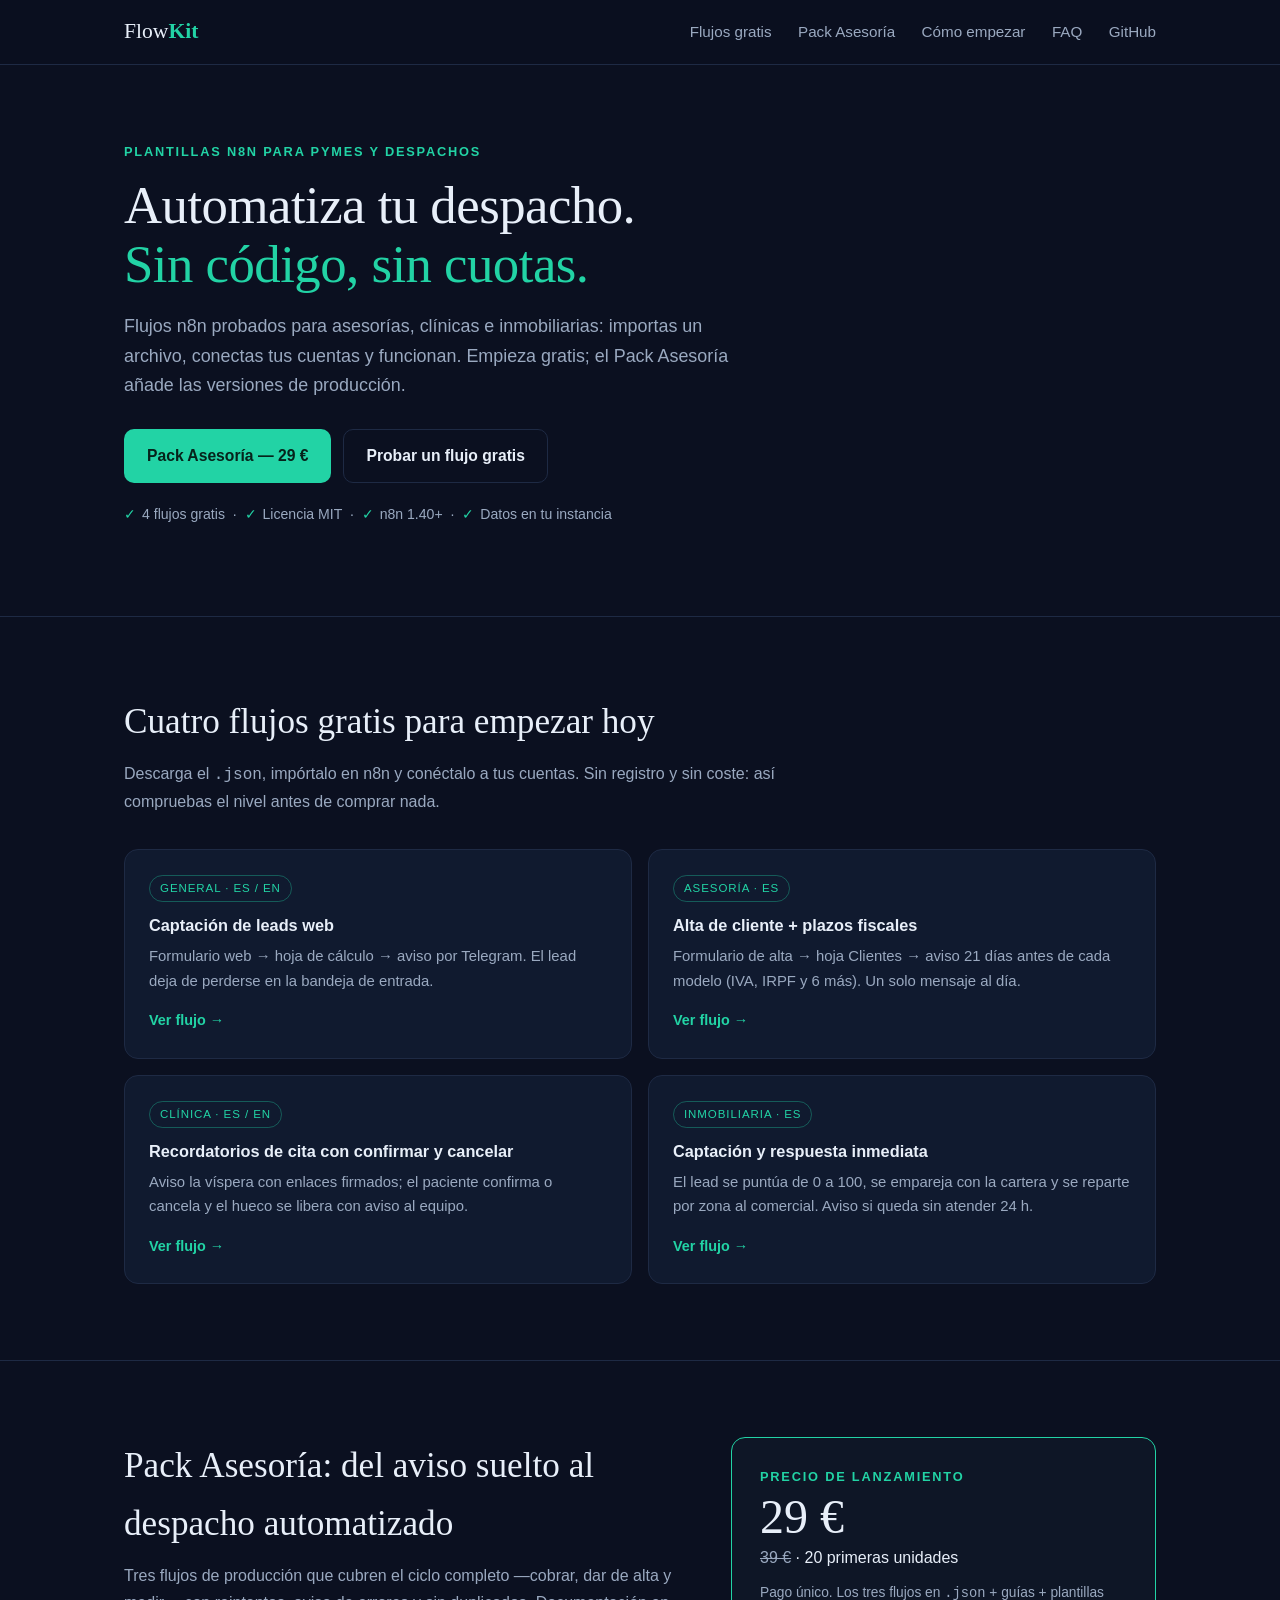
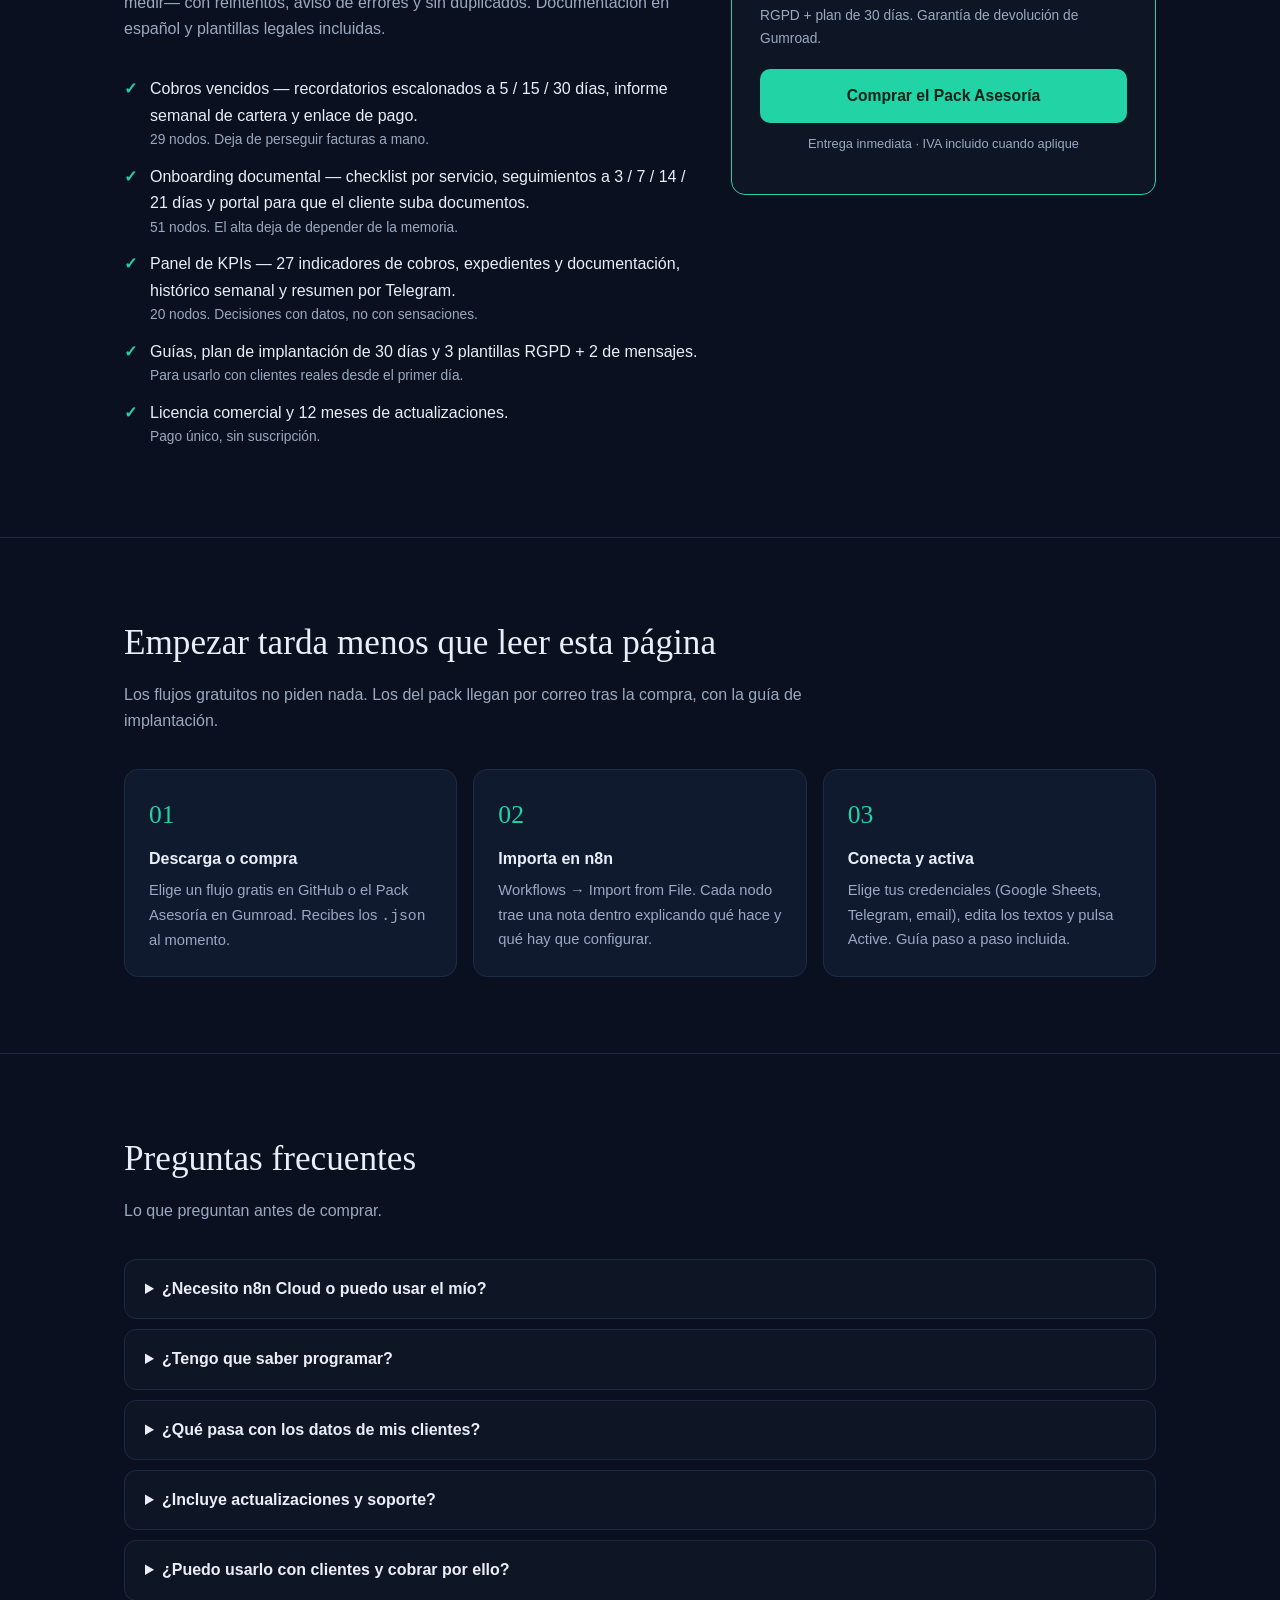
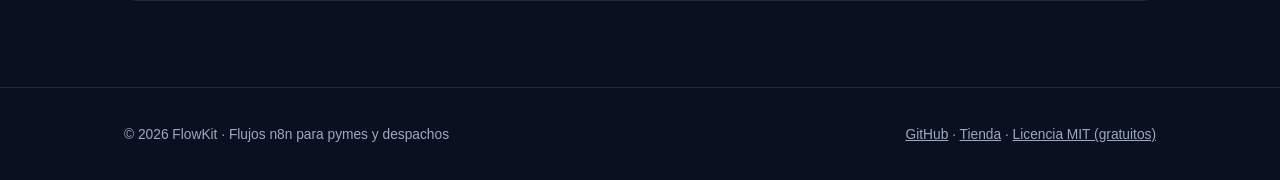
==== docs/index.html @ f706c390 "FlowKit: hub publico en GitHub Pages (flujos gratis, Pack Asesoria y FAQ)" ====
<!DOCTYPE html>
<html lang="es">
<head>
<meta charset="utf-8">
<meta name="viewport" content="width=device-width, initial-scale=1">
<title>FlowKit — Automatiza tu asesoría, clínica o inmobiliaria con n8n</title>
<meta name="description" content="Flujos n8n listos para importar: captación de leads, recordatorios de cita, plazos fiscales y cobros. Empieza gratis; Pack Asesoría con cobros vencidos, onboarding documental y KPIs por 29 € (pago único).">
<link rel="canonical" href="https://mrnpvn.github.io/flowkit/">
<meta property="og:type" content="website">
<meta property="og:title" content="FlowKit — Automatiza tu despacho con n8n, sin código">
<meta property="og:description" content="4 flujos n8n gratis + Pack Asesoría: cobros vencidos, onboarding documental y panel de KPIs. 29 € pago único.">
<meta property="og:image" content="https://mrnpvn.github.io/flowkit/assets/pack-asesoria-wide.png">
<meta property="og:url" content="https://mrnpvn.github.io/flowkit/">
<meta name="twitter:card" content="summary_large_image">
<style>
  :root{
    --bg:#0B1020; --panel:#101A2F; --panel2:#0E1626; --line:#1E2A44;
    --ink:#E8EFF9; --muted:#9AA9C0; --teal:#22D3A5; --teal-dark:#0F9D7A;
    --radius:14px; --max:1080px;
  }
  *{box-sizing:border-box}
  html{scroll-behavior:smooth}
  body{margin:0;background:var(--bg);color:var(--ink);font:16px/1.65 -apple-system,BlinkMacSystemFont,"Segoe UI",Roboto,Arial,sans-serif;-webkit-font-smoothing:antialiased}
  a{color:var(--teal);text-decoration:none}
  a:hover{text-decoration:underline}
  .wrap{max-width:var(--max);margin:0 auto;padding:0 24px}
  header{border-bottom:1px solid var(--line);background:rgba(11,16,32,.92);position:sticky;top:0;z-index:10;backdrop-filter:blur(6px)}
  header .wrap{display:flex;align-items:center;justify-content:space-between;height:64px}
  .brand{font-family:Georgia,"Times New Roman",serif;font-size:1.35rem;color:var(--ink)}
  .brand b{color:var(--teal);font-weight:700}
  nav a{color:var(--muted);margin-left:22px;font-size:.95rem}
  nav a:hover{color:var(--ink);text-decoration:none}
  @media(max-width:720px){nav{display:none}}
  section{padding:76px 0;border-bottom:1px solid var(--line)}
  .kicker{color:var(--teal);font-size:.8rem;letter-spacing:.14em;text-transform:uppercase;font-weight:700;margin:0 0 14px}
  h1{font-family:Georgia,"Times New Roman",serif;font-weight:400;font-size:clamp(2.1rem,5vw,3.3rem);line-height:1.12;margin:0 0 18px;letter-spacing:-.01em}
  h1 em{color:var(--teal);font-style:normal}
  .lead{font-size:1.12rem;color:var(--muted);max-width:640px;margin:0 0 28px}
  .cta{display:flex;gap:12px;flex-wrap:wrap;align-items:center}
  .btn{display:inline-block;padding:13px 22px;border-radius:10px;font-weight:600;font-size:.98rem;border:1px solid transparent}
  .btn.primary{background:var(--teal);color:#06231B}
  .btn.primary:hover{background:#1FC197;text-decoration:none}
  .btn.ghost{border-color:var(--line);color:var(--ink)}
  .btn.ghost:hover{border-color:var(--teal);text-decoration:none}
  .trust{margin-top:20px;color:var(--muted);font-size:.88rem}
  .trust span{white-space:nowrap}
  .trust i{color:var(--teal);font-style:normal;margin-right:6px}
  h2{font-family:Georgia,"Times New Roman",serif;font-weight:400;font-size:clamp(1.6rem,3.2vw,2.2rem);margin:0 0 10px}
  .sub{color:var(--muted);max-width:680px;margin:0 0 34px}
  .grid{display:grid;gap:16px;grid-template-columns:repeat(2,minmax(0,1fr))}
  @media(max-width:760px){.grid{grid-template-columns:1fr}}
  .card{background:var(--panel);border:1px solid var(--line);border-radius:var(--radius);padding:24px}
  .card h3{margin:0 0 8px;font-size:1.02rem;line-height:1.35}
  .card p{margin:0 0 14px;color:var(--muted);font-size:.93rem}
  .card .tag{display:inline-block;font-size:.72rem;letter-spacing:.08em;text-transform:uppercase;color:var(--teal);border:1px solid rgba(34,211,165,.35);border-radius:999px;padding:3px 10px;margin-bottom:12px}
  .card .go{font-size:.9rem;font-weight:600}
  .pack{display:grid;grid-template-columns:1.15fr .85fr;gap:32px;align-items:start}
  @media(max-width:860px){.pack{grid-template-columns:1fr}}
  ul.check{list-style:none;padding:0;margin:0}
  ul.check li{position:relative;padding-left:26px;margin-bottom:12px;color:var(--ink)}
  ul.check li:before{content:"✓";position:absolute;left:0;top:0;color:var(--teal);font-weight:700}
  ul.check li small{display:block;color:var(--muted);font-size:.86rem}
  .price{background:var(--panel2);border:1px solid var(--teal);border-radius:var(--radius);padding:28px;position:sticky;top:88px}
  .price .now{font-family:Georgia,serif;font-size:3rem;line-height:1;color:var(--ink);margin:6px 0 4px}
  .price .before{color:var(--muted);text-decoration:line-through;font-size:1rem}
  .price .note{color:var(--muted);font-size:.86rem;margin:10px 0 18px}
  .price .btn{width:100%;text-align:center}
  .price .mini{font-size:.8rem;color:var(--muted);text-align:center;margin-top:10px}
  .steps{display:grid;grid-template-columns:repeat(3,1fr);gap:16px;counter-reset:s}
  @media(max-width:760px){.steps{grid-template-columns:1fr}}
  .step{background:var(--panel);border:1px solid var(--line);border-radius:var(--radius);padding:24px}
  .step:before{counter-increment:s;content:"0" counter(s);display:block;font-family:Georgia,serif;font-size:1.6rem;color:var(--teal);margin-bottom:10px}
  .step h3{margin:0 0 6px;font-size:1rem}
  .step p{margin:0;color:var(--muted);font-size:.92rem}
  details{border:1px solid var(--line);border-radius:12px;padding:16px 20px;margin-bottom:10px;background:var(--panel2)}
  details summary{cursor:pointer;font-weight:600}
  details p{margin:10px 0 0;color:var(--muted);font-size:.94rem}
  footer{padding:36px 0;color:var(--muted);font-size:.86rem}
  footer .wrap{display:flex;gap:18px;flex-wrap:wrap;justify-content:space-between}
  footer a{color:var(--muted);text-decoration:underline}
</style>
<script type="application/ld+json">
{
  "@context": "https://schema.org",
  "@type": "Product",
  "name": "FlowKit — Pack Asesoría",
  "description": "3 automatizaciones n8n para asesorías: cobros vencidos, onboarding documental y panel de KPIs. Incluye guías, plan de 30 días y plantillas RGPD.",
  "brand": {"@type": "Brand", "name": "FlowKit"},
  "image": "https://mrnpvn.github.io/flowkit/assets/pack-asesoria-wide.png",
  "url": "https://mrnpvn.gumroad.com/l/flowkit-pack-asesoria",
  "offers": {"@type": "Offer", "price": "29", "priceCurrency": "EUR", "availability": "https://schema.org/InStock", "url": "https://mrnpvn.gumroad.com/l/flowkit-pack-asesoria"}
}
</script>
</head>
<body>

<header>
  <div class="wrap">
    <a class="brand" href="#">Flow<b>Kit</b></a>
    <nav>
      <a href="#gratis">Flujos gratis</a>
      <a href="#pack">Pack Asesoría</a>
      <a href="#empezar">Cómo empezar</a>
      <a href="#faq">FAQ</a>
      <a href="https://github.com/mrnpvn/flowkit" target="_blank" rel="noopener">GitHub</a>
    </nav>
  </div>
</header>

<section>
  <div class="wrap">
    <p class="kicker">Plantillas n8n para pymes y despachos</p>
    <h1>Automatiza tu despacho.<br><em>Sin código, sin cuotas.</em></h1>
    <p class="lead">Flujos n8n probados para asesorías, clínicas e inmobiliarias: importas un archivo, conectas tus cuentas y funcionan. Empieza gratis; el Pack Asesoría añade las versiones de producción.</p>
    <div class="cta">
      <a class="btn primary" href="https://mrnpvn.gumroad.com/l/flowkit-pack-asesoria">Pack Asesoría — 29 €</a>
      <a class="btn ghost" href="#gratis">Probar un flujo gratis</a>
    </div>
    <p class="trust"><span><i>✓</i>4 flujos gratis</span> &nbsp;·&nbsp; <span><i>✓</i>Licencia MIT</span> &nbsp;·&nbsp; <span><i>✓</i>n8n 1.40+</span> &nbsp;·&nbsp; <span><i>✓</i>Datos en tu instancia</span></p>
  </div>
</section>

<section id="gratis">
  <div class="wrap">
    <h2>Cuatro flujos gratis para empezar hoy</h2>
    <p class="sub">Descarga el <code>.json</code>, impórtalo en n8n y conéctalo a tus cuentas. Sin registro y sin coste: así compruebas el nivel antes de comprar nada.</p>
    <div class="grid">
      <article class="card">
        <span class="tag">General · ES / EN</span>
        <h3>Captación de leads web</h3>
        <p>Formulario web → hoja de cálculo → aviso por Telegram. El lead deja de perderse en la bandeja de entrada.</p>
        <a class="go" href="https://github.com/mrnpvn/flowkit/tree/main/workflows/general" target="_blank" rel="noopener">Ver flujo →</a>
      </article>
      <article class="card">
        <span class="tag">Asesoría · ES</span>
        <h3>Alta de cliente + plazos fiscales</h3>
        <p>Formulario de alta → hoja Clientes → aviso 21 días antes de cada modelo (IVA, IRPF y 6 más). Un solo mensaje al día.</p>
        <a class="go" href="https://github.com/mrnpvn/flowkit/blob/main/workflows/asesoria/alta-cliente-plazos.json" target="_blank" rel="noopener">Ver flujo →</a>
      </article>
      <article class="card">
        <span class="tag">Clínica · ES / EN</span>
        <h3>Recordatorios de cita con confirmar y cancelar</h3>
        <p>Aviso la víspera con enlaces firmados; el paciente confirma o cancela y el hueco se libera con aviso al equipo.</p>
        <a class="go" href="https://github.com/mrnpvn/flowkit/tree/main/workflows/clinica" target="_blank" rel="noopener">Ver flujo →</a>
      </article>
      <article class="card">
        <span class="tag">Inmobiliaria · ES</span>
        <h3>Captación y respuesta inmediata</h3>
        <p>El lead se puntúa de 0 a 100, se empareja con la cartera y se reparte por zona al comercial. Aviso si queda sin atender 24 h.</p>
        <a class="go" href="https://github.com/mrnpvn/flowkit/blob/main/workflows/inmobiliaria/captacion-leads-respuesta.json" target="_blank" rel="noopener">Ver flujo →</a>
      </article>
    </div>
  </div>
</section>

<section id="pack">
  <div class="wrap pack">
    <div>
      <h2>Pack Asesoría: del aviso suelto al despacho automatizado</h2>
      <p class="sub">Tres flujos de producción que cubren el ciclo completo —cobrar, dar de alta y medir— con reintentos, aviso de errores y sin duplicados. Documentación en español y plantillas legales incluidas.</p>
      <ul class="check">
        <li>Cobros vencidos — recordatorios escalonados a 5 / 15 / 30 días, informe semanal de cartera y enlace de pago.<small>29 nodos. Deja de perseguir facturas a mano.</small></li>
        <li>Onboarding documental — checklist por servicio, seguimientos a 3 / 7 / 14 / 21 días y portal para que el cliente suba documentos.<small>51 nodos. El alta deja de depender de la memoria.</small></li>
        <li>Panel de KPIs — 27 indicadores de cobros, expedientes y documentación, histórico semanal y resumen por Telegram.<small>20 nodos. Decisiones con datos, no con sensaciones.</small></li>
        <li>Guías, plan de implantación de 30 días y 3 plantillas RGPD + 2 de mensajes.<small>Para usarlo con clientes reales desde el primer día.</small></li>
        <li>Licencia comercial y 12 meses de actualizaciones.<small>Pago único, sin suscripción.</small></li>
      </ul>
    </div>
    <aside class="price">
      <p class="kicker" style="margin-bottom:0">Precio de lanzamiento</p>
      <div class="now">29 €</div>
      <div><span class="before">39 €</span> · 20 primeras unidades</div>
      <p class="note">Pago único. Los tres flujos en <code>.json</code> + guías + plantillas RGPD + plan de 30 días. Garantía de devolución de Gumroad.</p>
      <a class="btn primary" href="https://mrnpvn.gumroad.com/l/flowkit-pack-asesoria">Comprar el Pack Asesoría</a>
      <p class="mini">Entrega inmediata · IVA incluido cuando aplique</p>
    </aside>
  </div>
</section>

<section id="empezar">
  <div class="wrap">
    <h2>Empezar tarda menos que leer esta página</h2>
    <p class="sub">Los flujos gratuitos no piden nada. Los del pack llegan por correo tras la compra, con la guía de implantación.</p>
    <div class="steps">
      <div class="step"><h3>Descarga o compra</h3><p>Elige un flujo gratis en GitHub o el Pack Asesoría en Gumroad. Recibes los <code>.json</code> al momento.</p></div>
      <div class="step"><h3>Importa en n8n</h3><p>Workflows → Import from File. Cada nodo trae una nota dentro explicando qué hace y qué hay que configurar.</p></div>
      <div class="step"><h3>Conecta y activa</h3><p>Elige tus credenciales (Google Sheets, Telegram, email), edita los textos y pulsa Active. Guía paso a paso incluida.</p></div>
    </div>
  </div>
</section>

<section id="faq">
  <div class="wrap">
    <h2>Preguntas frecuentes</h2>
    <p class="sub">Lo que preguntan antes de comprar.</p>
    <details><summary>¿Necesito n8n Cloud o puedo usar el mío?</summary><p>Los dos. Los flujos funcionan en n8n self-hosted (gratis) y en n8n Cloud, versión 1.40 o superior. Solo necesitas las cuentas de las herramientas que use cada flujo: Google Sheets, Telegram y email en los ejemplos.</p></details>
    <details><summary>¿Tengo que saber programar?</summary><p>No. Los nodos de código ya vienen escritos y probados; se editan los textos y las credenciales, nada más. Cada flujo lleva notas dentro de n8n explicando cada paso y una guía en español.</p></details>
    <details><summary>¿Qué pasa con los datos de mis clientes?</summary><p>Se quedan en tu instancia de n8n, con tus credenciales. No pasan por servidores nuestros. El pack incluye plantillas RGPD (registro de actividades, información al cliente y encargo de tratamiento) y avisos específicos para datos de salud en clínicas.</p></details>
    <details><summary>¿Incluye actualizaciones y soporte?</summary><p>El Pack Asesoría incluye 12 meses de actualizaciones de la versión 1.x sin coste. El soporte se atiende por email desde Gumroad; los flujos gratuitos, por issues en GitHub.</p></details>
    <details><summary>¿Puedo usarlo con clientes y cobrar por ello?</summary><p>Sí: la licencia del pack es comercial. Puedes implantar los flujos en los despachos de tus clientes. No se permite revender los archivos como plantillas.</p></details>
  </div>
</section>

<footer>
  <div class="wrap">
    <div>© 2026 FlowKit · Flujos n8n para pymes y despachos</div>
    <div>
      <a href="https://github.com/mrnpvn/flowkit" target="_blank" rel="noopener">GitHub</a> ·
      <a href="https://mrnpvn.gumroad.com" target="_blank" rel="noopener">Tienda</a> ·
      <a href="https://github.com/mrnpvn/flowkit/blob/main/LICENSE" target="_blank" rel="noopener">Licencia MIT (gratuitos)</a>
    </div>
  </div>
</footer>

</body>
</html>
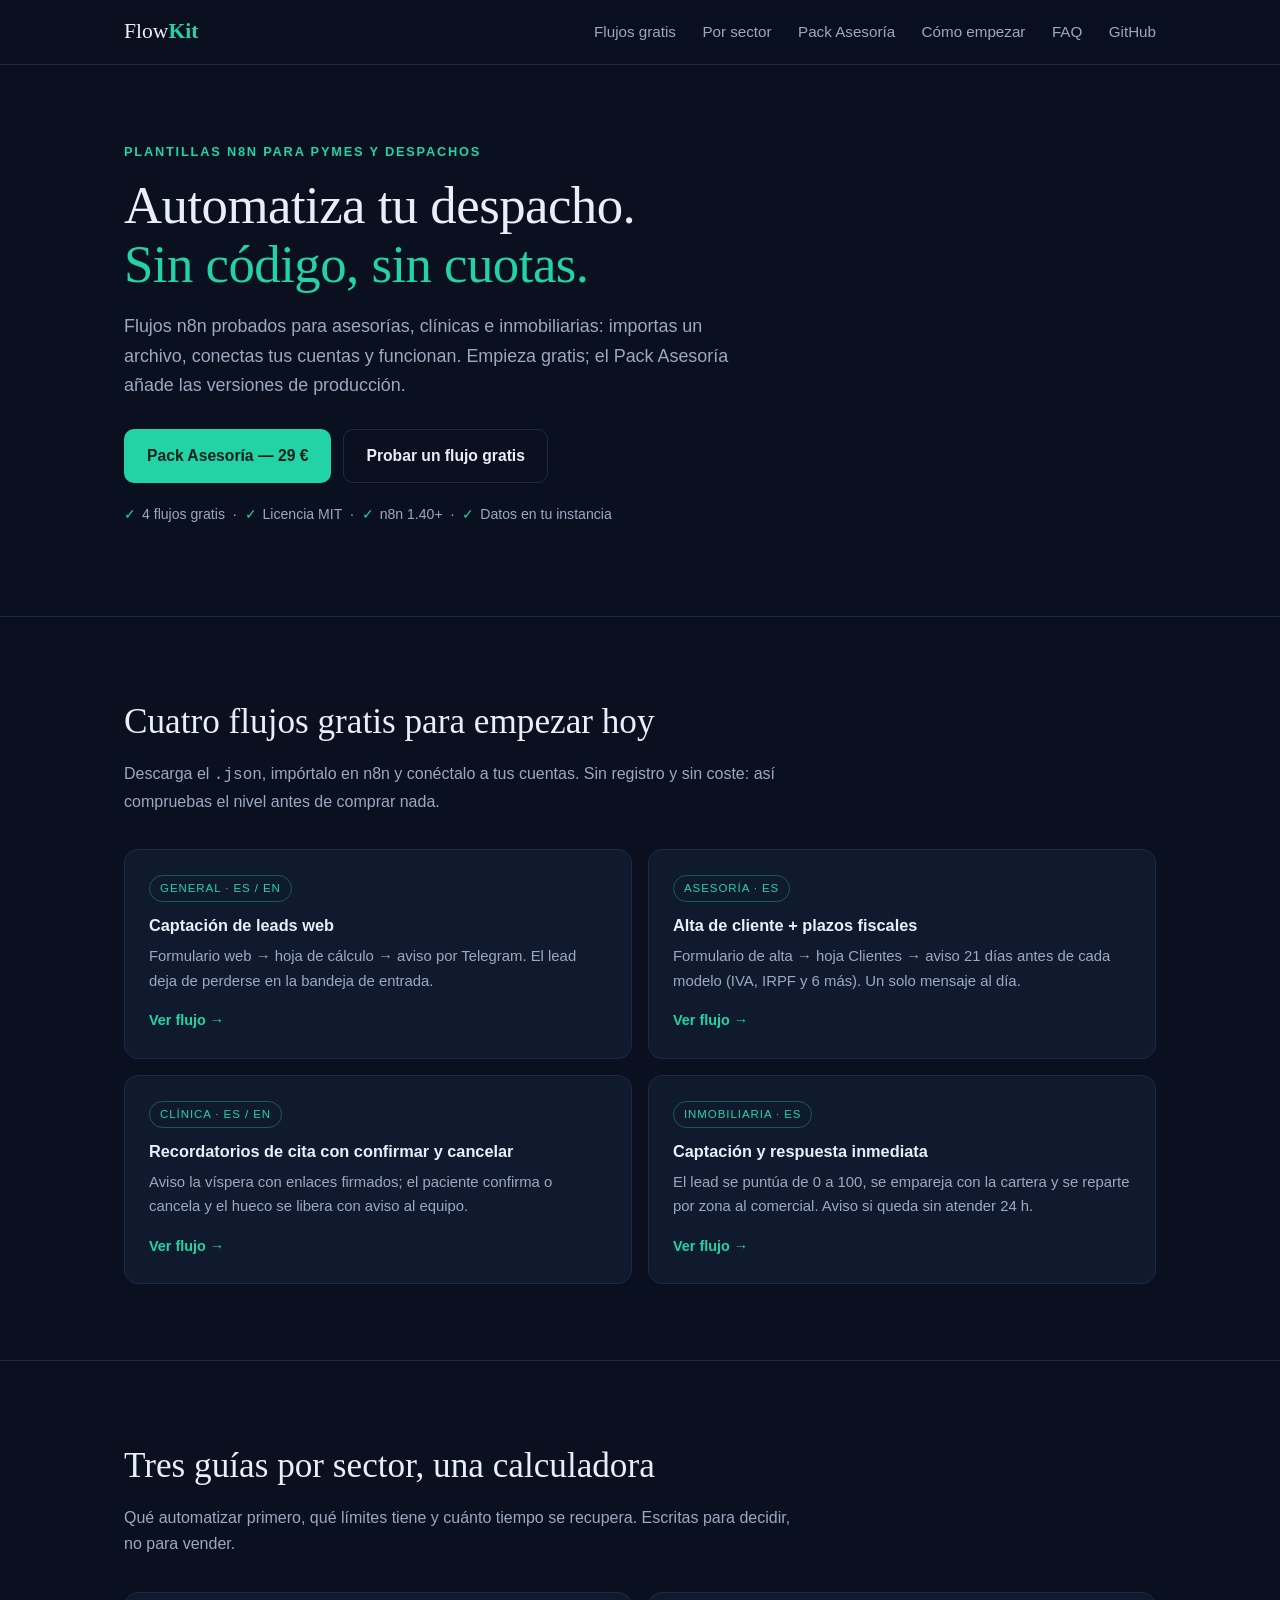
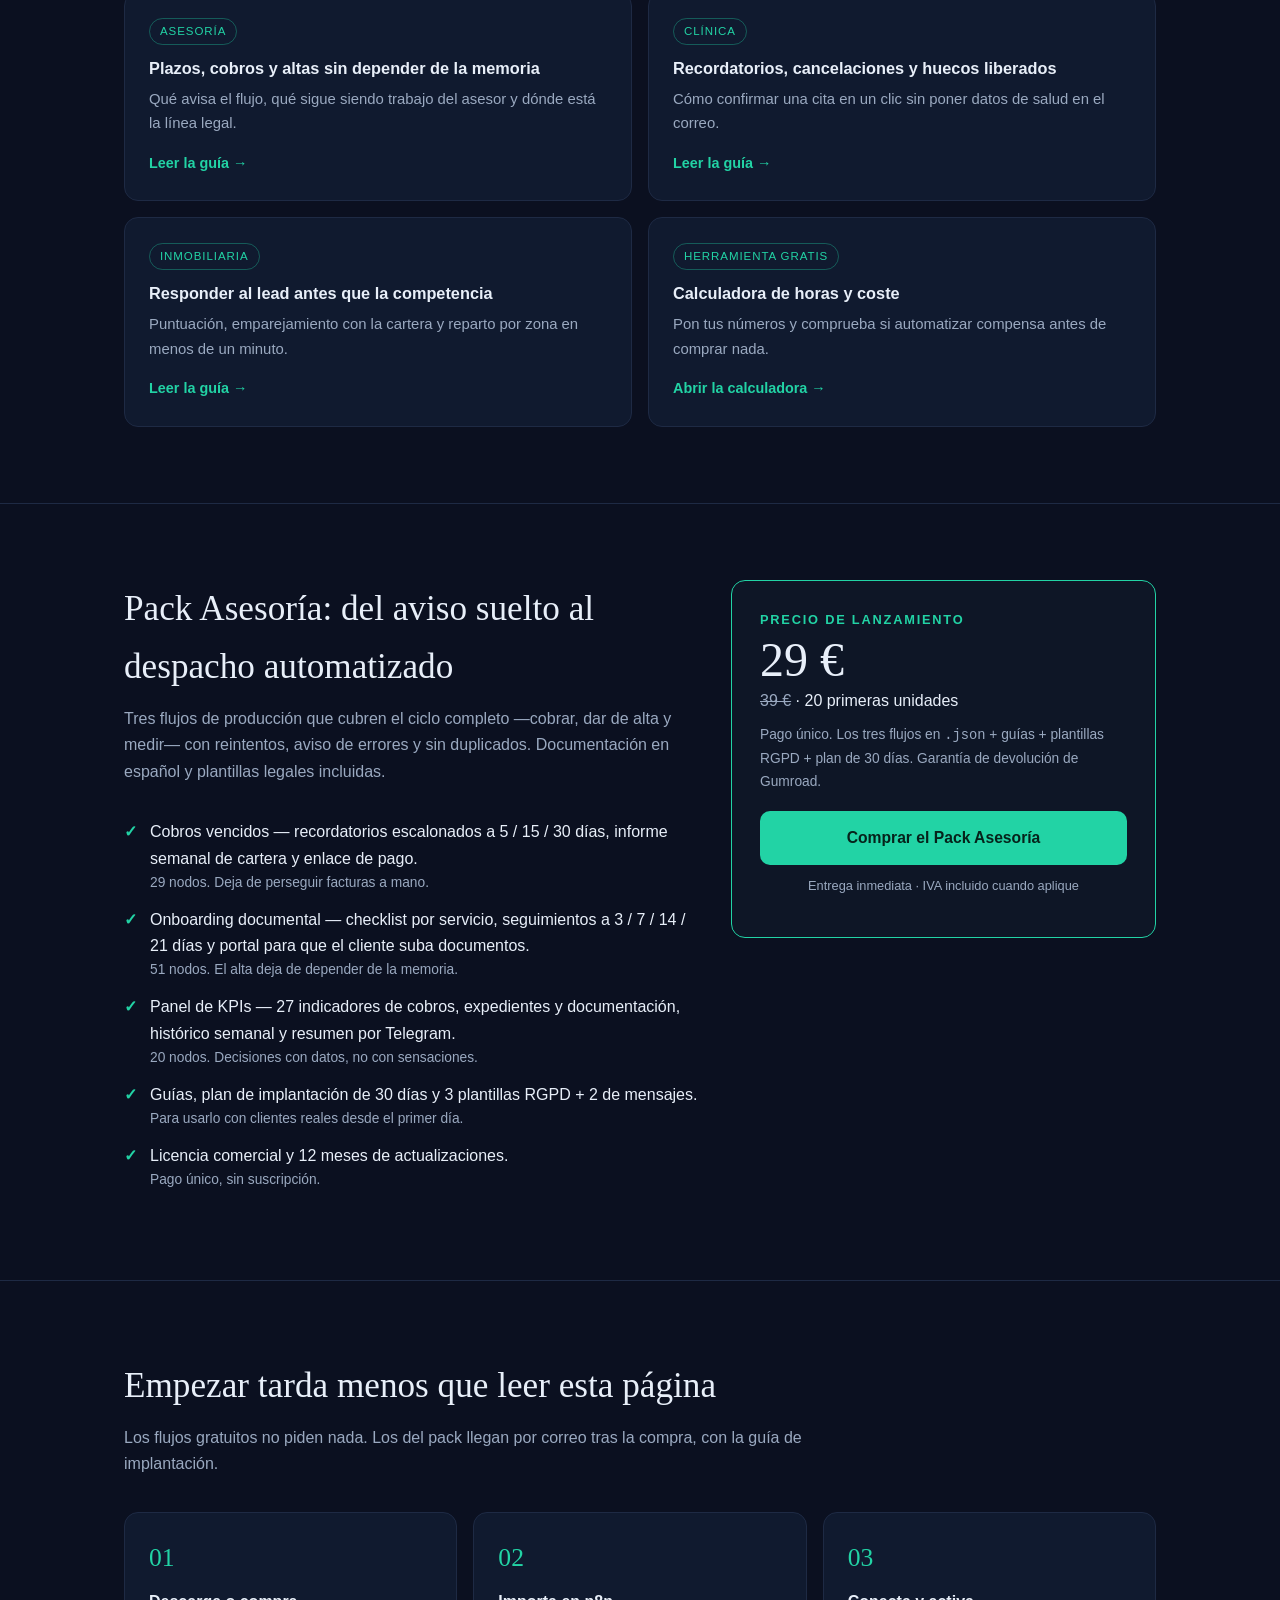
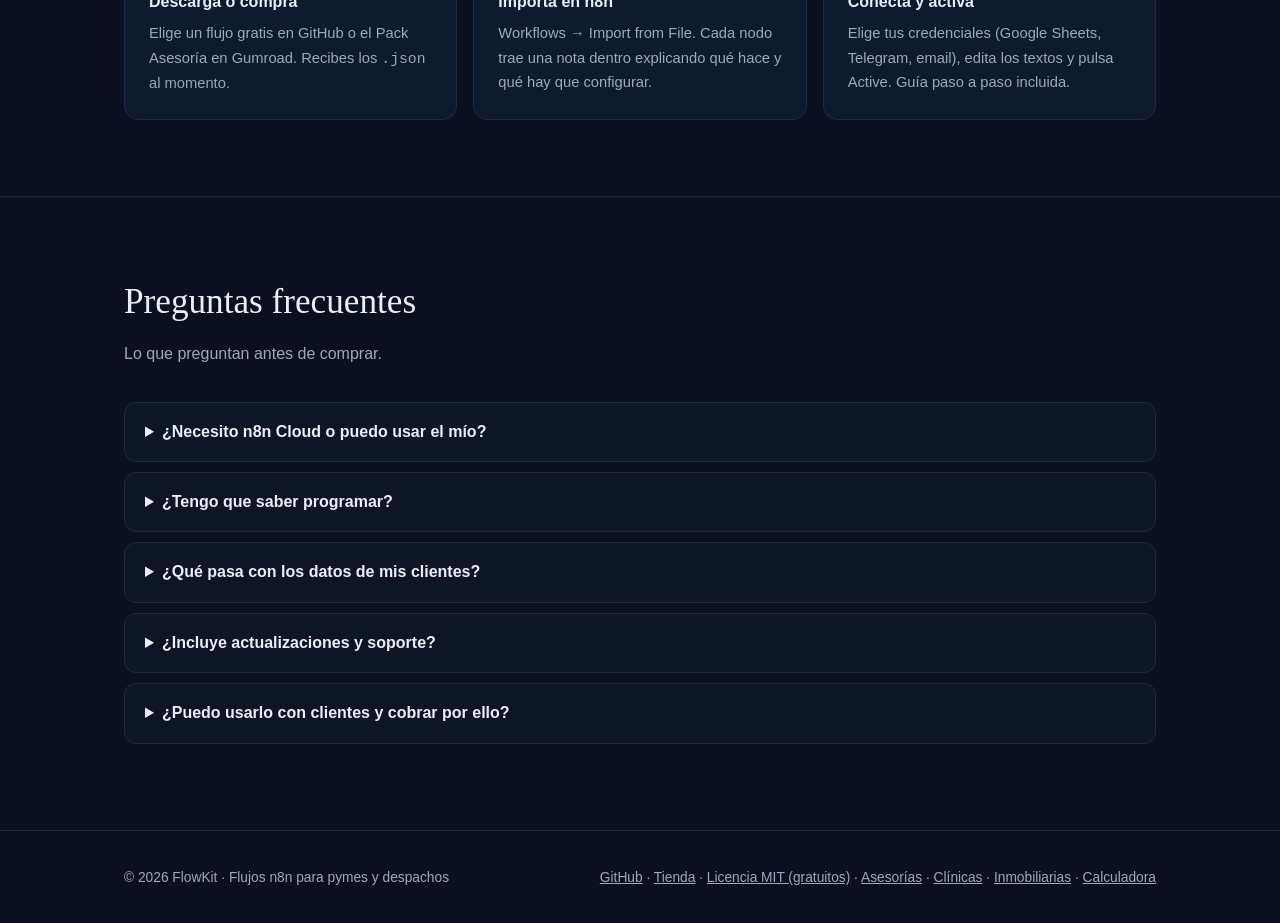
==== commit 413ca086: "FlowKit: guias SEO por sector, calculadora propia y sitemap" ====
--- a/docs/index.html
+++ b/docs/index.html
@@ -4,7 +4,7 @@
 <meta charset="utf-8">
 <meta name="viewport" content="width=device-width, initial-scale=1">
 <title>FlowKit — Automatiza tu asesoría, clínica o inmobiliaria con n8n</title>
-<meta name="description" content="Flujos n8n listos para importar: captación de leads, recordatorios de cita, plazos fiscales y cobros. Empieza gratis; Pack Asesoría con cobros vencidos, onboarding documental y KPIs por 29 € (pago único).">
+<meta name="description" content="Flujos n8n listos para importar: captación de leads, recordatorios de cita, plazos fiscales y cobros. Empieza gratis; Pack Asesoría 29 €, pago único.">
 <link rel="canonical" href="https://mrnpvn.github.io/flowkit/">
 <meta property="og:type" content="website">
 <meta property="og:title" content="FlowKit — Automatiza tu despacho con n8n, sin código">
@@ -99,6 +99,7 @@
     <a class="brand" href="#">Flow<b>Kit</b></a>
     <nav>
       <a href="#gratis">Flujos gratis</a>
+      <a href="#sectores">Por sector</a>
       <a href="#pack">Pack Asesoría</a>
       <a href="#empezar">Cómo empezar</a>
       <a href="#faq">FAQ</a>
@@ -148,6 +149,39 @@
         <h3>Captación y respuesta inmediata</h3>
         <p>El lead se puntúa de 0 a 100, se empareja con la cartera y se reparte por zona al comercial. Aviso si queda sin atender 24 h.</p>
         <a class="go" href="https://github.com/mrnpvn/flowkit/blob/main/workflows/inmobiliaria/captacion-leads-respuesta.json" target="_blank" rel="noopener">Ver flujo →</a>
+      </article>
+    </div>
+  </div>
+</section>
+
+<section id="sectores">
+  <div class="wrap">
+    <h2>Tres guías por sector, una calculadora</h2>
+    <p class="sub">Qué automatizar primero, qué límites tiene y cuánto tiempo se recupera. Escritas para decidir, no para vender.</p>
+    <div class="grid">
+      <article class="card">
+        <span class="tag">Asesoría</span>
+        <h3>Plazos, cobros y altas sin depender de la memoria</h3>
+        <p>Qué avisa el flujo, qué sigue siendo trabajo del asesor y dónde está la línea legal.</p>
+        <a class="go" href="asesoria/">Leer la guía →</a>
+      </article>
+      <article class="card">
+        <span class="tag">Clínica</span>
+        <h3>Recordatorios, cancelaciones y huecos liberados</h3>
+        <p>Cómo confirmar una cita en un clic sin poner datos de salud en el correo.</p>
+        <a class="go" href="clinica/">Leer la guía →</a>
+      </article>
+      <article class="card">
+        <span class="tag">Inmobiliaria</span>
+        <h3>Responder al lead antes que la competencia</h3>
+        <p>Puntuación, emparejamiento con la cartera y reparto por zona en menos de un minuto.</p>
+        <a class="go" href="inmobiliaria/">Leer la guía →</a>
+      </article>
+      <article class="card">
+        <span class="tag">Herramienta gratis</span>
+        <h3>Calculadora de horas y coste</h3>
+        <p>Pon tus números y comprueba si automatizar compensa antes de comprar nada.</p>
+        <a class="go" href="calculadora/">Abrir la calculadora →</a>
       </article>
     </div>
   </div>
@@ -207,7 +241,11 @@
     <div>
       <a href="https://github.com/mrnpvn/flowkit" target="_blank" rel="noopener">GitHub</a> ·
       <a href="https://mrnpvn.gumroad.com" target="_blank" rel="noopener">Tienda</a> ·
-      <a href="https://github.com/mrnpvn/flowkit/blob/main/LICENSE" target="_blank" rel="noopener">Licencia MIT (gratuitos)</a>
+      <a href="https://github.com/mrnpvn/flowkit/blob/main/LICENSE" target="_blank" rel="noopener">Licencia MIT (gratuitos)</a> ·
+      <a href="asesoria/">Asesorías</a> ·
+      <a href="clinica/">Clínicas</a> ·
+      <a href="inmobiliaria/">Inmobiliarias</a> ·
+      <a href="calculadora/">Calculadora</a>
     </div>
   </div>
 </footer>
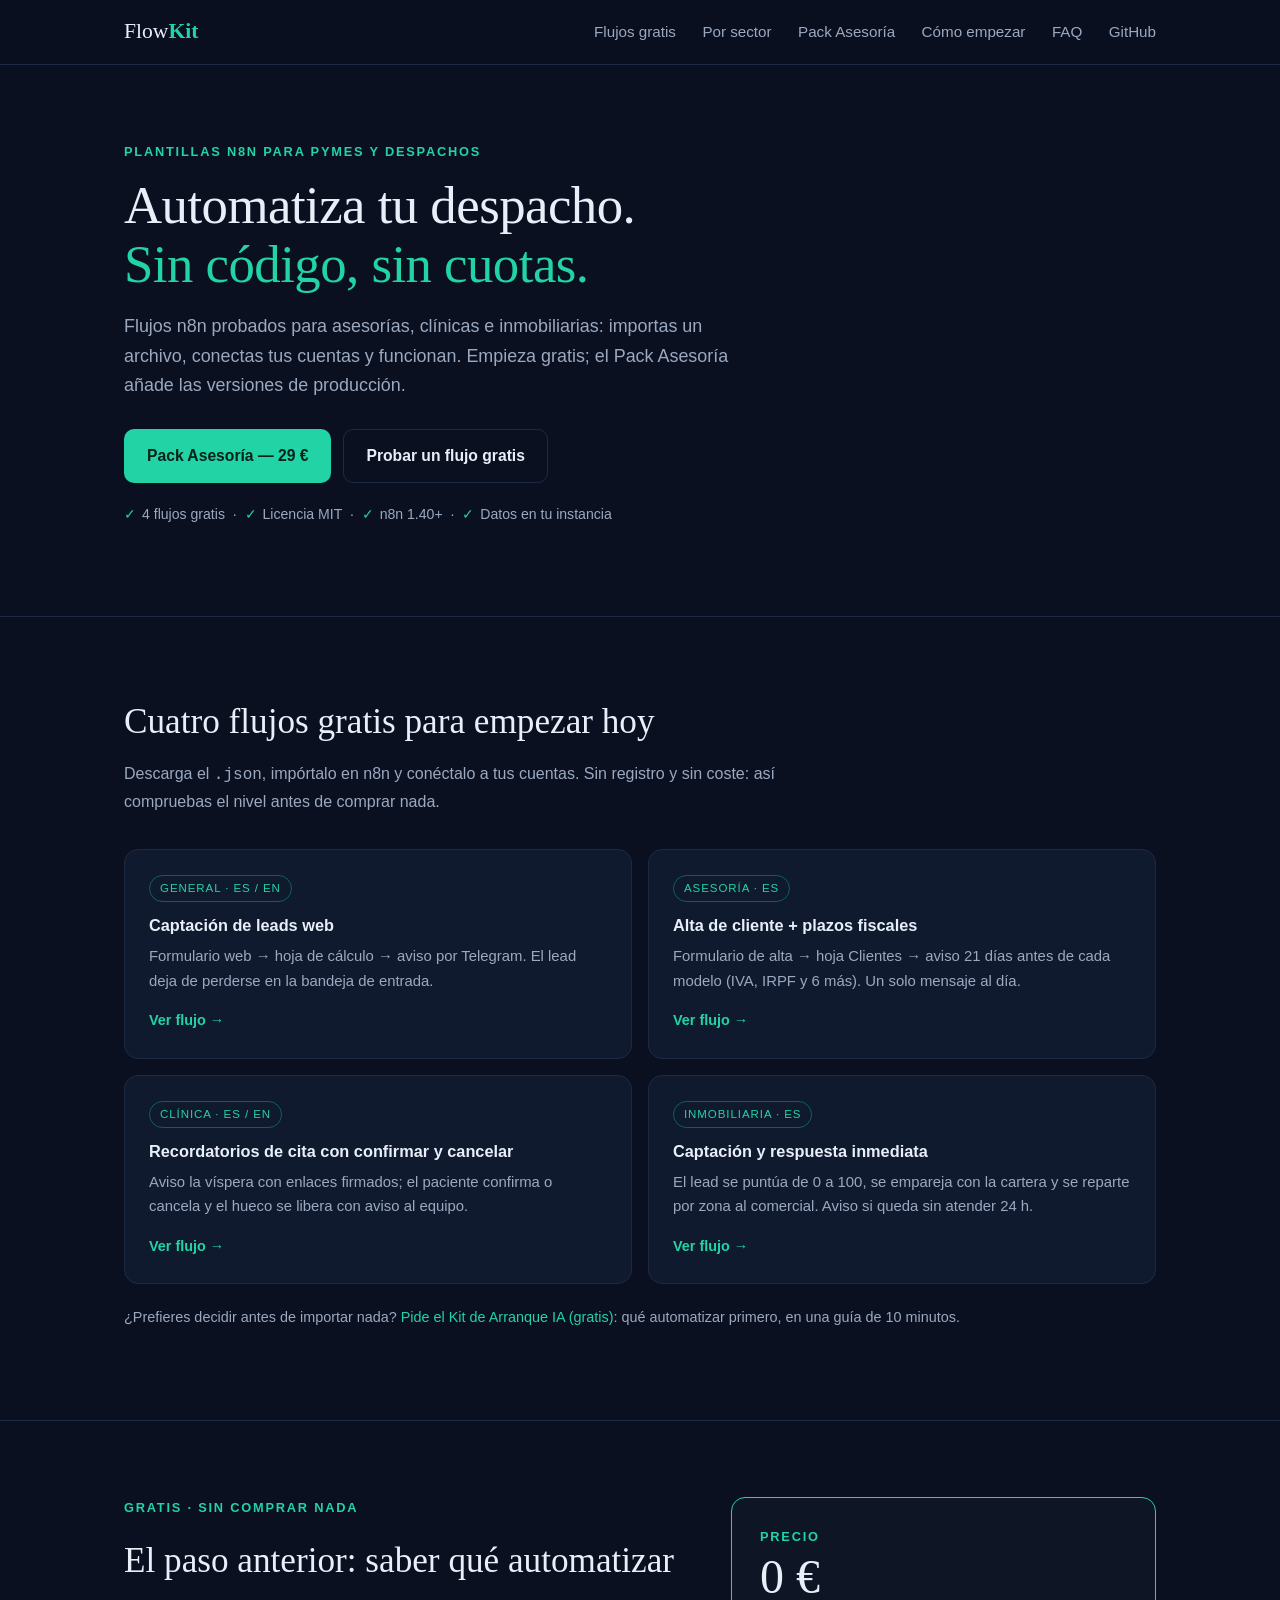
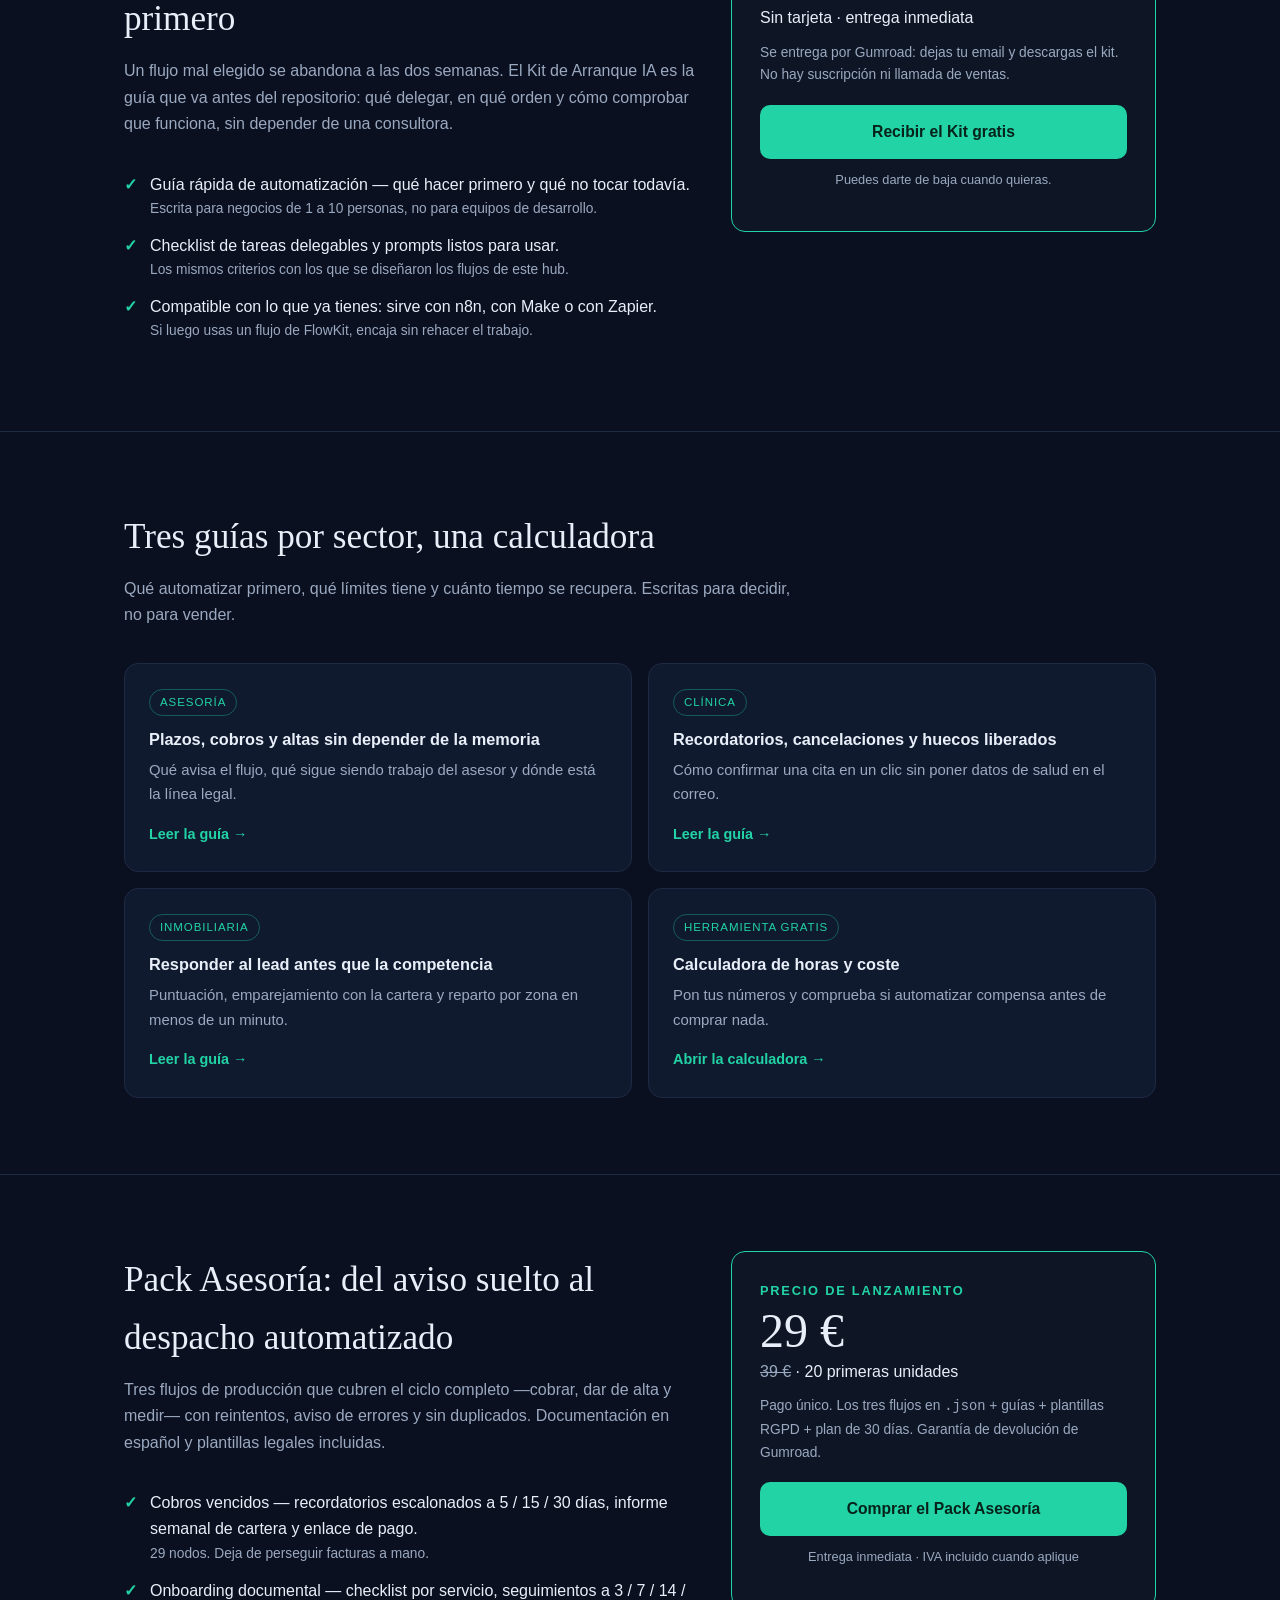
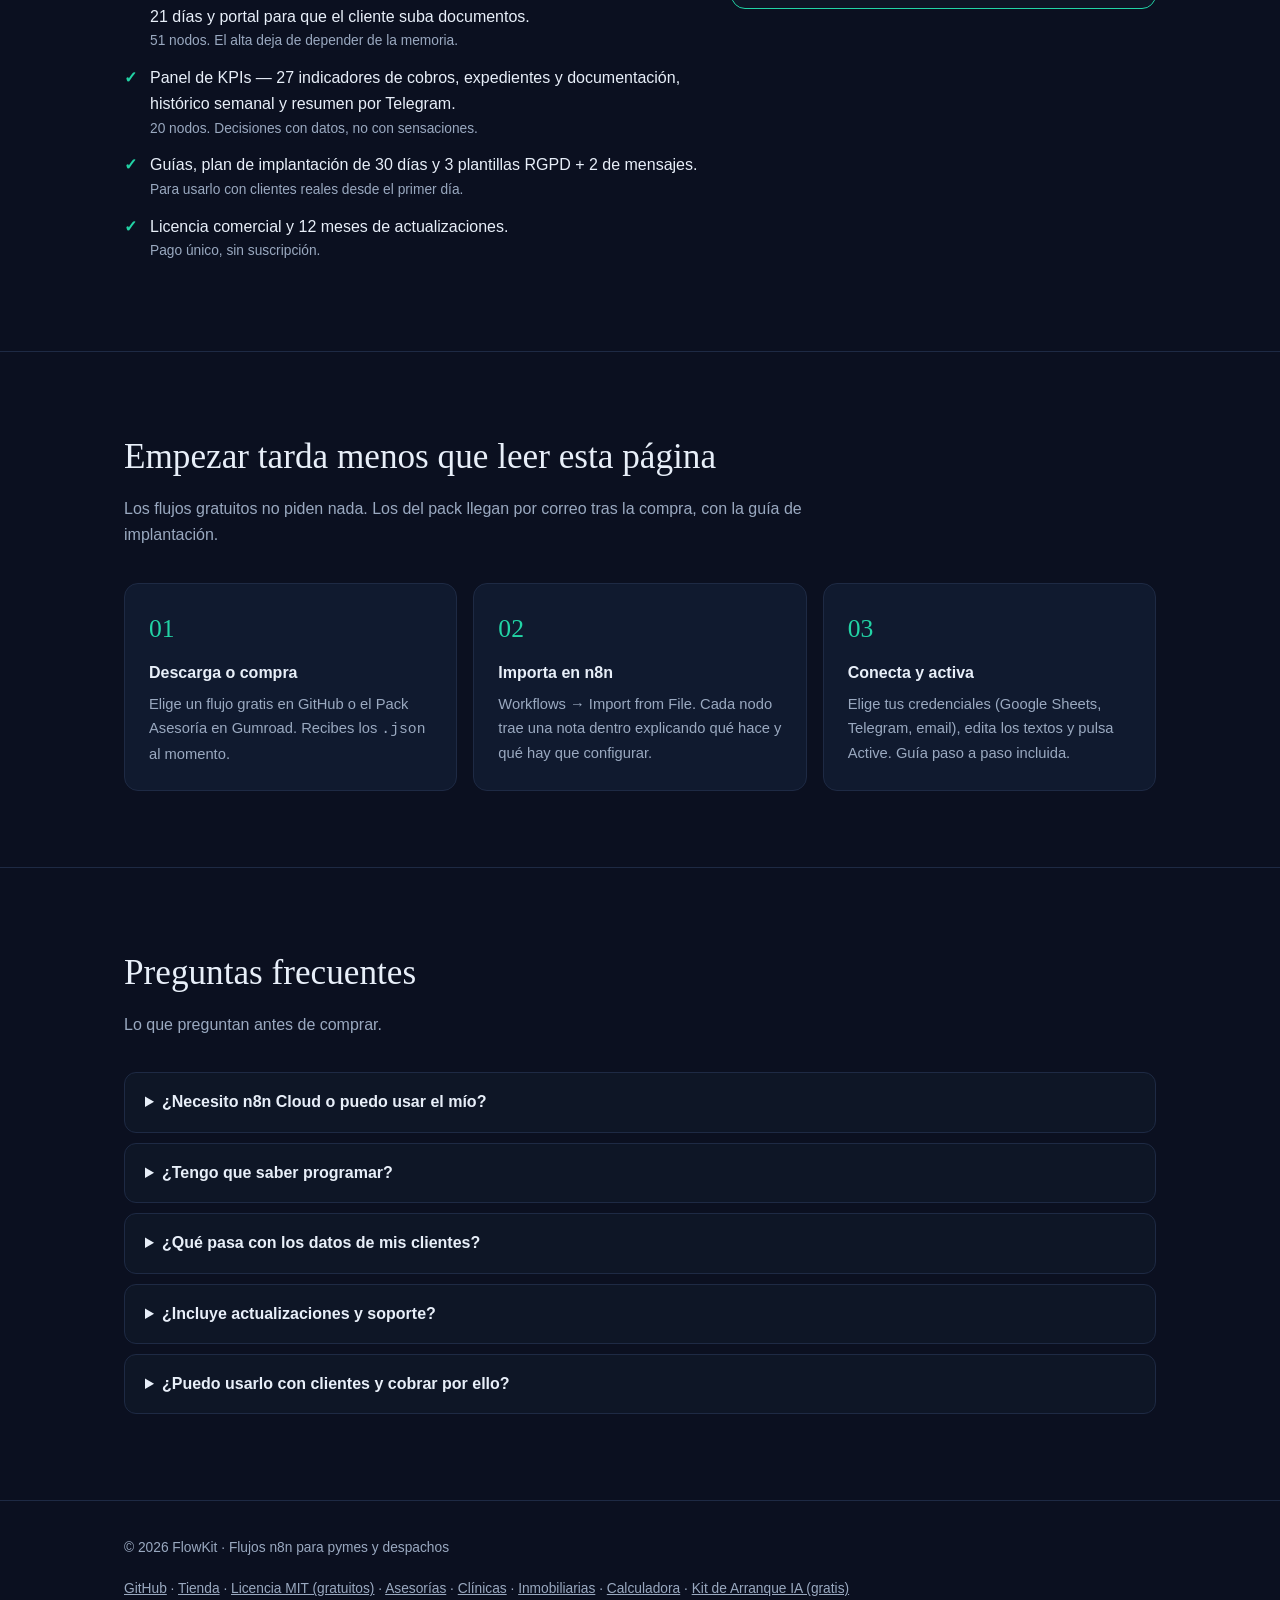
==== commit 60e62fee: "Add free Kit de Arranque IA as email-capture path on hub and sector pages" ====
--- a/docs/index.html
+++ b/docs/index.html
@@ -2,6 +2,7 @@
 <html lang="es">
 <head>
 <meta charset="utf-8">
+<meta name="google-site-verification" content="AXP5gFuDsLgPdZtmSlbEOMcu-XvQjlhEodwRoHJTwUg">
 <meta name="viewport" content="width=device-width, initial-scale=1">
 <title>FlowKit — Automatiza tu asesoría, clínica o inmobiliaria con n8n</title>
 <meta name="description" content="Flujos n8n listos para importar: captación de leads, recordatorios de cita, plazos fiscales y cobros. Empieza gratis; Pack Asesoría 29 €, pago único.">
@@ -151,6 +152,30 @@
         <a class="go" href="https://github.com/mrnpvn/flowkit/blob/main/workflows/inmobiliaria/captacion-leads-respuesta.json" target="_blank" rel="noopener">Ver flujo →</a>
       </article>
     </div>
+    <p class="note" style="margin-top:22px;color:var(--muted);font-size:.9rem">¿Prefieres decidir antes de importar nada? <a href="#kit">Pide el Kit de Arranque IA (gratis)</a>: qué automatizar primero, en una guía de 10 minutos.</p>
+  </div>
+</section>
+
+<section id="kit">
+  <div class="wrap pack">
+    <div>
+      <p class="kicker">Gratis · sin comprar nada</p>
+      <h2>El paso anterior: saber qué automatizar primero</h2>
+      <p class="sub">Un flujo mal elegido se abandona a las dos semanas. El Kit de Arranque IA es la guía que va antes del repositorio: qué delegar, en qué orden y cómo comprobar que funciona, sin depender de una consultora.</p>
+      <ul class="check">
+        <li>Guía rápida de automatización — qué hacer primero y qué no tocar todavía.<small>Escrita para negocios de 1 a 10 personas, no para equipos de desarrollo.</small></li>
+        <li>Checklist de tareas delegables y prompts listos para usar.<small>Los mismos criterios con los que se diseñaron los flujos de este hub.</small></li>
+        <li>Compatible con lo que ya tienes: sirve con n8n, con Make o con Zapier.<small>Si luego usas un flujo de FlowKit, encaja sin rehacer el trabajo.</small></li>
+      </ul>
+    </div>
+    <aside class="price">
+      <p class="kicker" style="margin-bottom:0">Precio</p>
+      <div class="now">0 €</div>
+      <div>Sin tarjeta · entrega inmediata</div>
+      <p class="note">Se entrega por Gumroad: dejas tu email y descargas el kit. No hay suscripción ni llamada de ventas.</p>
+      <a class="btn primary" href="https://mrnpvn.gumroad.com/l/kit-de-arranque-ia">Recibir el Kit gratis</a>
+      <p class="mini">Puedes darte de baja cuando quieras.</p>
+    </aside>
   </div>
 </section>
 
@@ -245,7 +270,8 @@
       <a href="asesoria/">Asesorías</a> ·
       <a href="clinica/">Clínicas</a> ·
       <a href="inmobiliaria/">Inmobiliarias</a> ·
-      <a href="calculadora/">Calculadora</a>
+      <a href="calculadora/">Calculadora</a> ·
+      <a href="https://mrnpvn.gumroad.com/l/kit-de-arranque-ia">Kit de Arranque IA (gratis)</a>
     </div>
   </div>
 </footer>
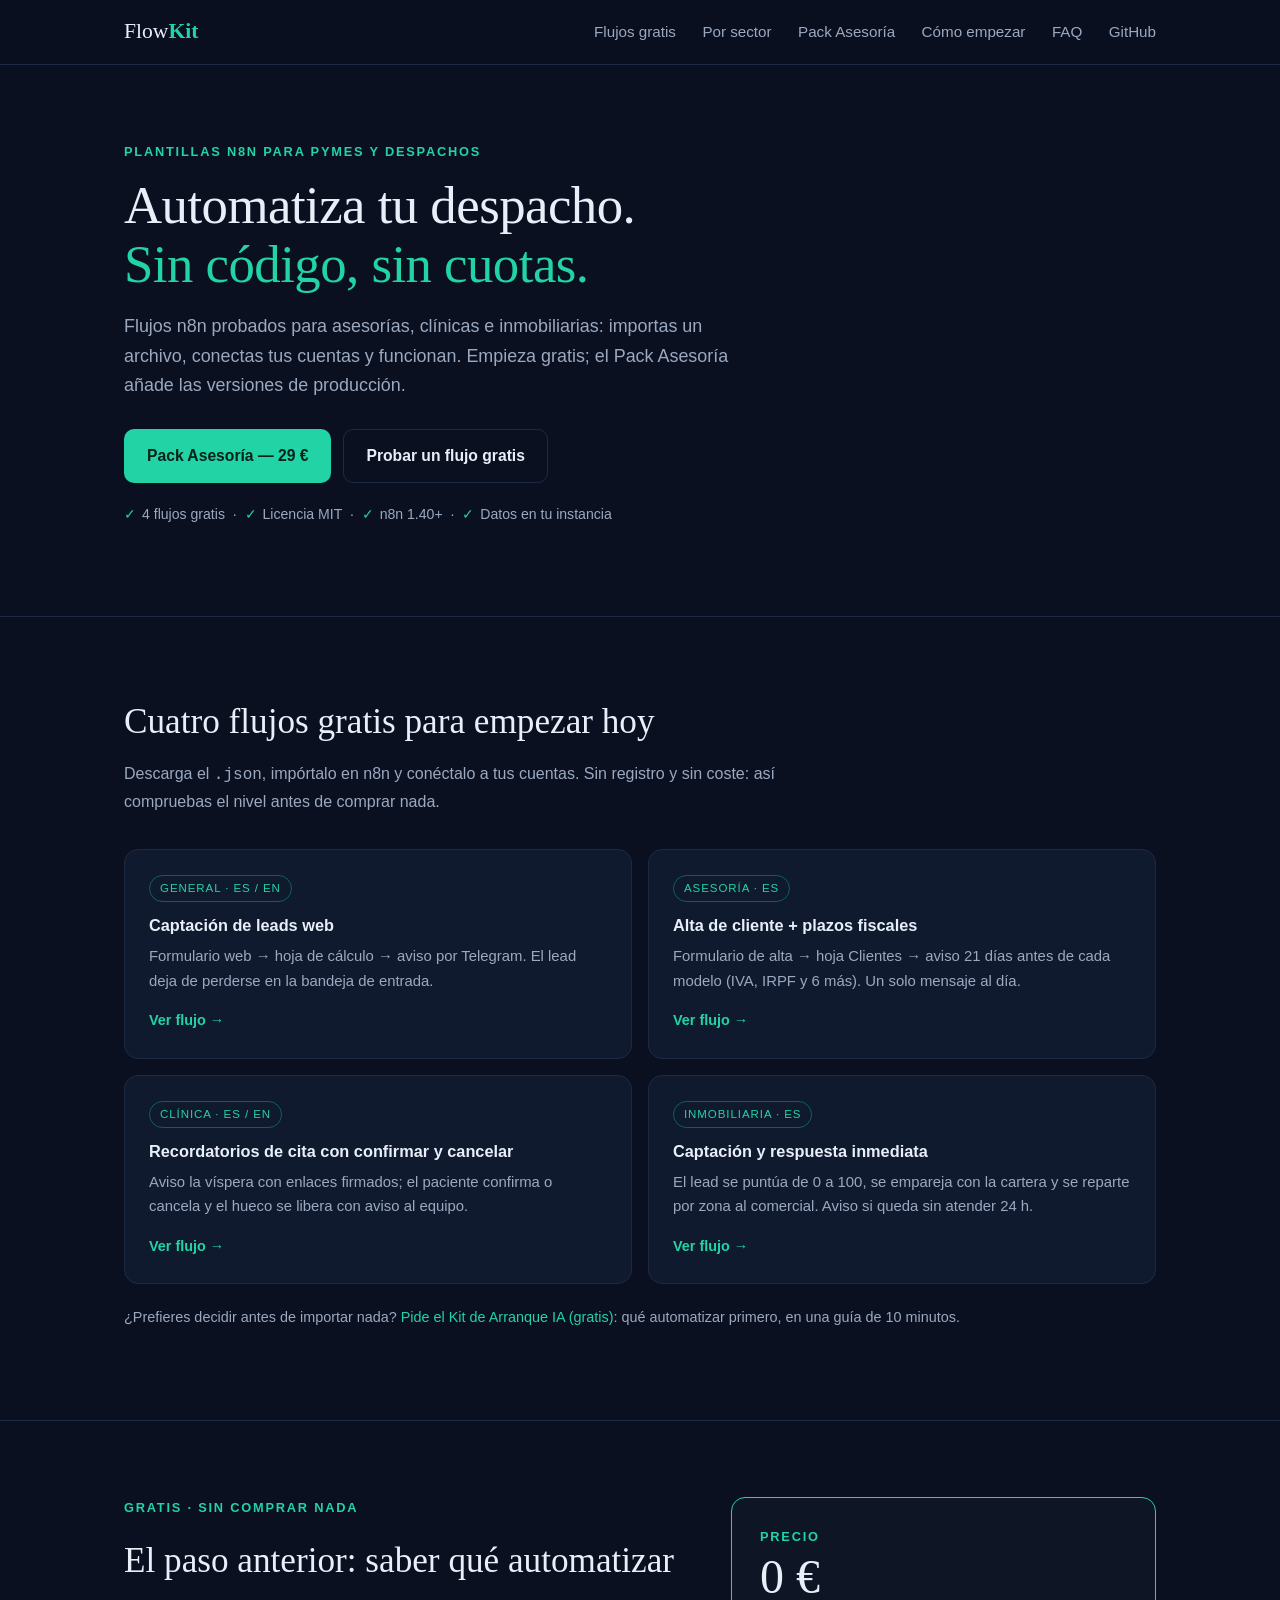
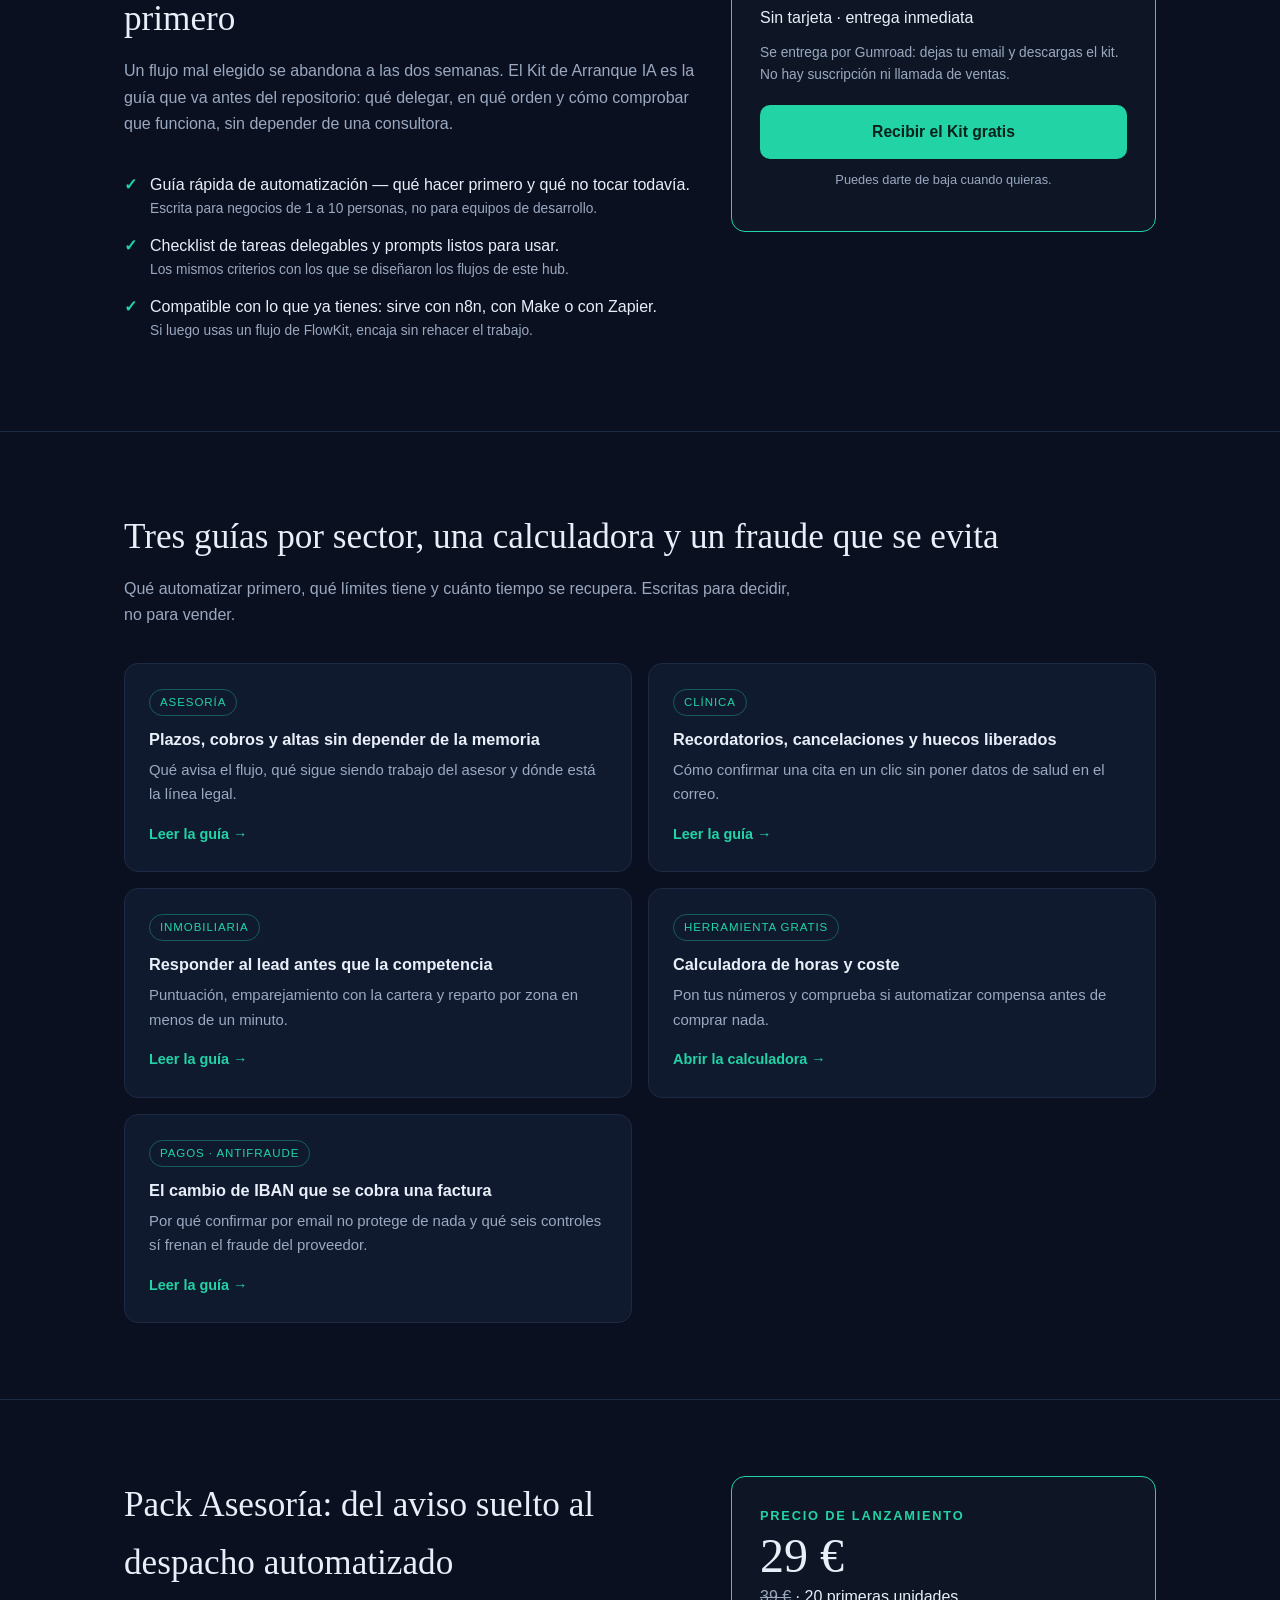
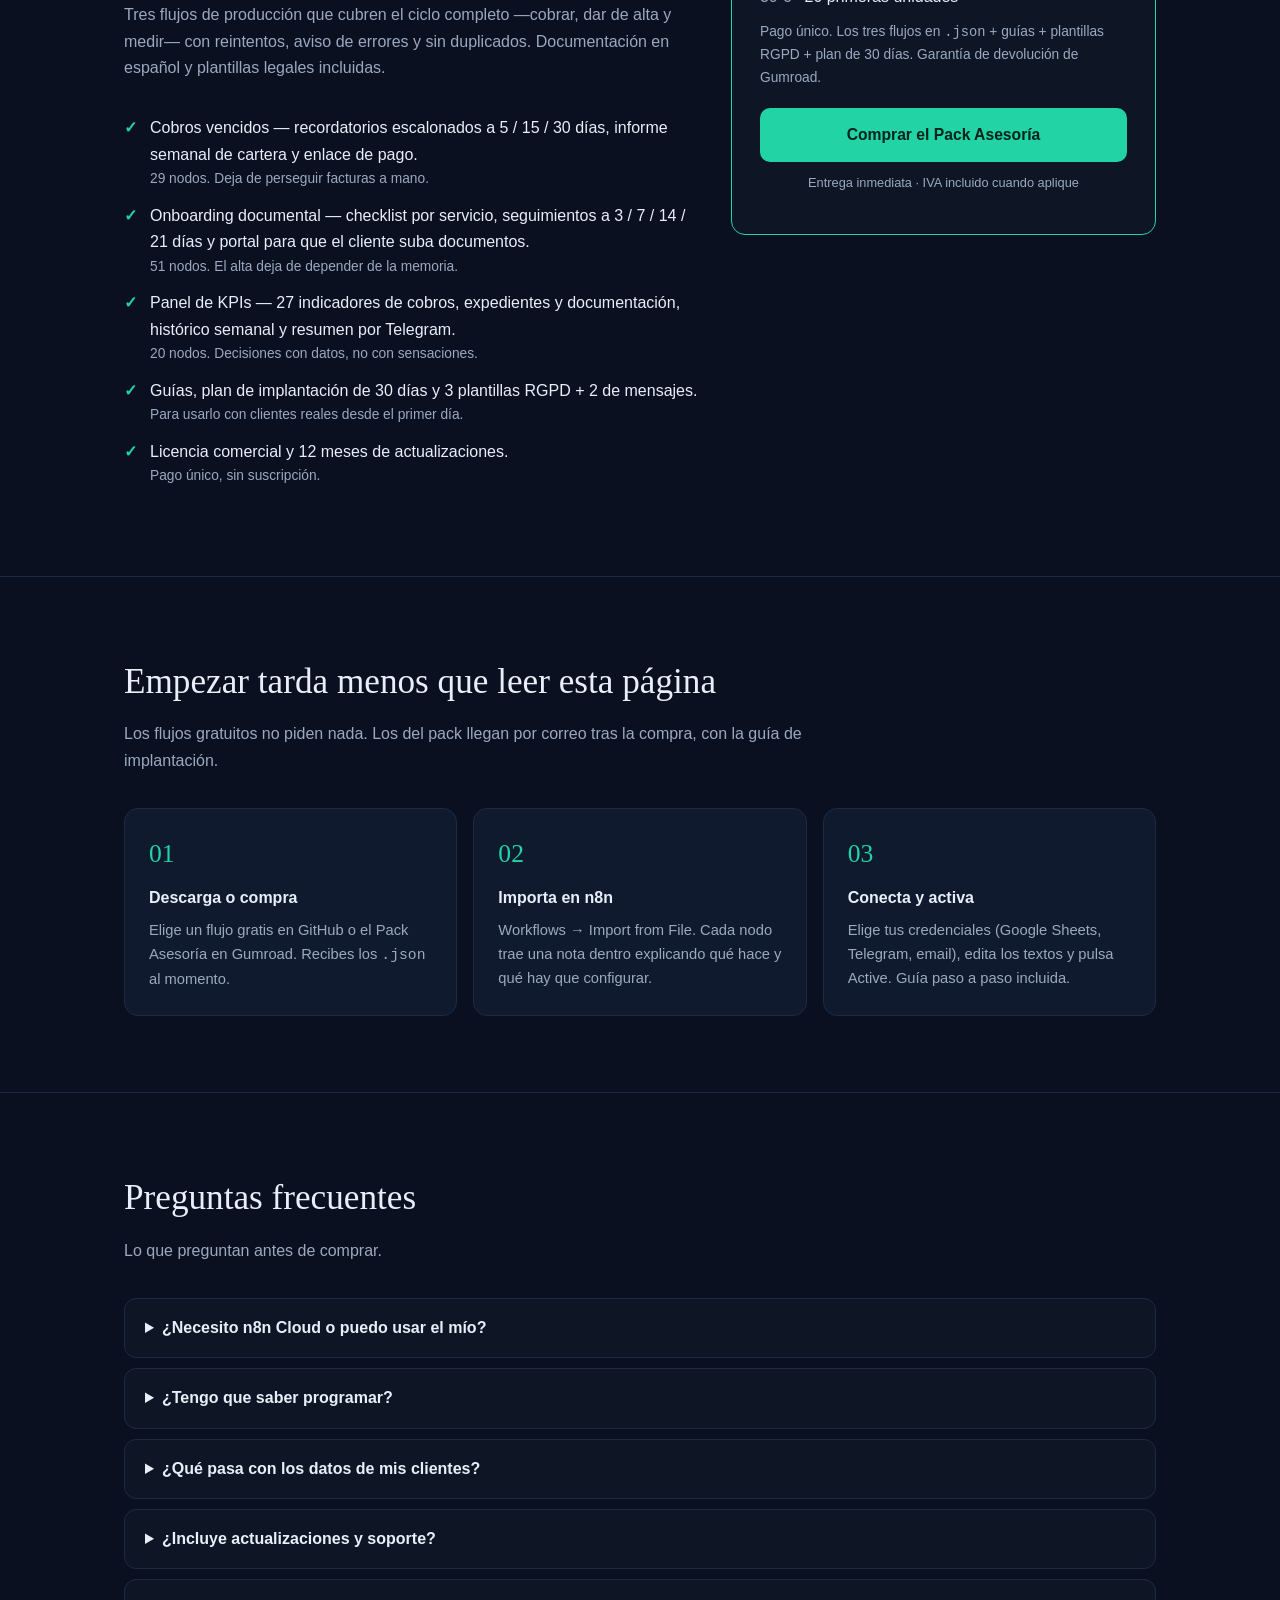
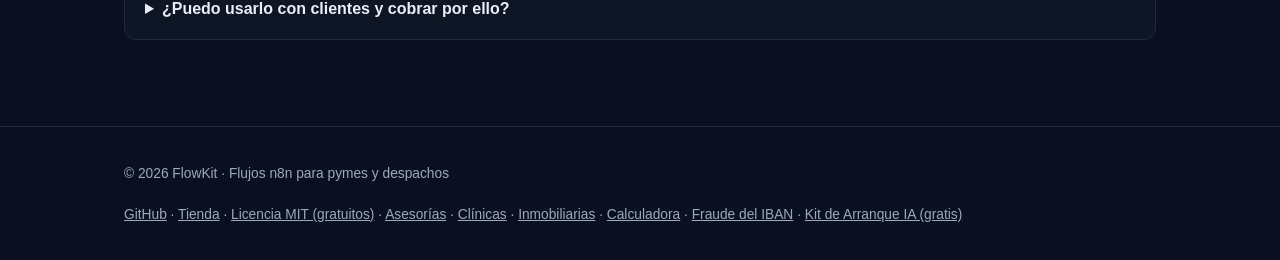
==== commit 59dccf3e: "docs: guia del fraude del cambio de IBAN (BEC) y enlaces internos" ====
--- a/docs/index.html
+++ b/docs/index.html
@@ -181,7 +181,7 @@
 
 <section id="sectores">
   <div class="wrap">
-    <h2>Tres guías por sector, una calculadora</h2>
+    <h2>Tres guías por sector, una calculadora y un fraude que se evita</h2>
     <p class="sub">Qué automatizar primero, qué límites tiene y cuánto tiempo se recupera. Escritas para decidir, no para vender.</p>
     <div class="grid">
       <article class="card">
@@ -207,6 +207,12 @@
         <h3>Calculadora de horas y coste</h3>
         <p>Pon tus números y comprueba si automatizar compensa antes de comprar nada.</p>
         <a class="go" href="calculadora/">Abrir la calculadora →</a>
+      </article>
+      <article class="card">
+        <span class="tag">Pagos · Antifraude</span>
+        <h3>El cambio de IBAN que se cobra una factura</h3>
+        <p>Por qué confirmar por email no protege de nada y qué seis controles sí frenan el fraude del proveedor.</p>
+        <a class="go" href="fraude-proveedores/">Leer la guía →</a>
       </article>
     </div>
   </div>
@@ -271,6 +277,7 @@
       <a href="clinica/">Clínicas</a> ·
       <a href="inmobiliaria/">Inmobiliarias</a> ·
       <a href="calculadora/">Calculadora</a> ·
+      <a href="fraude-proveedores/">Fraude del IBAN</a> ·
       <a href="https://mrnpvn.gumroad.com/l/kit-de-arranque-ia">Kit de Arranque IA (gratis)</a>
     </div>
   </div>
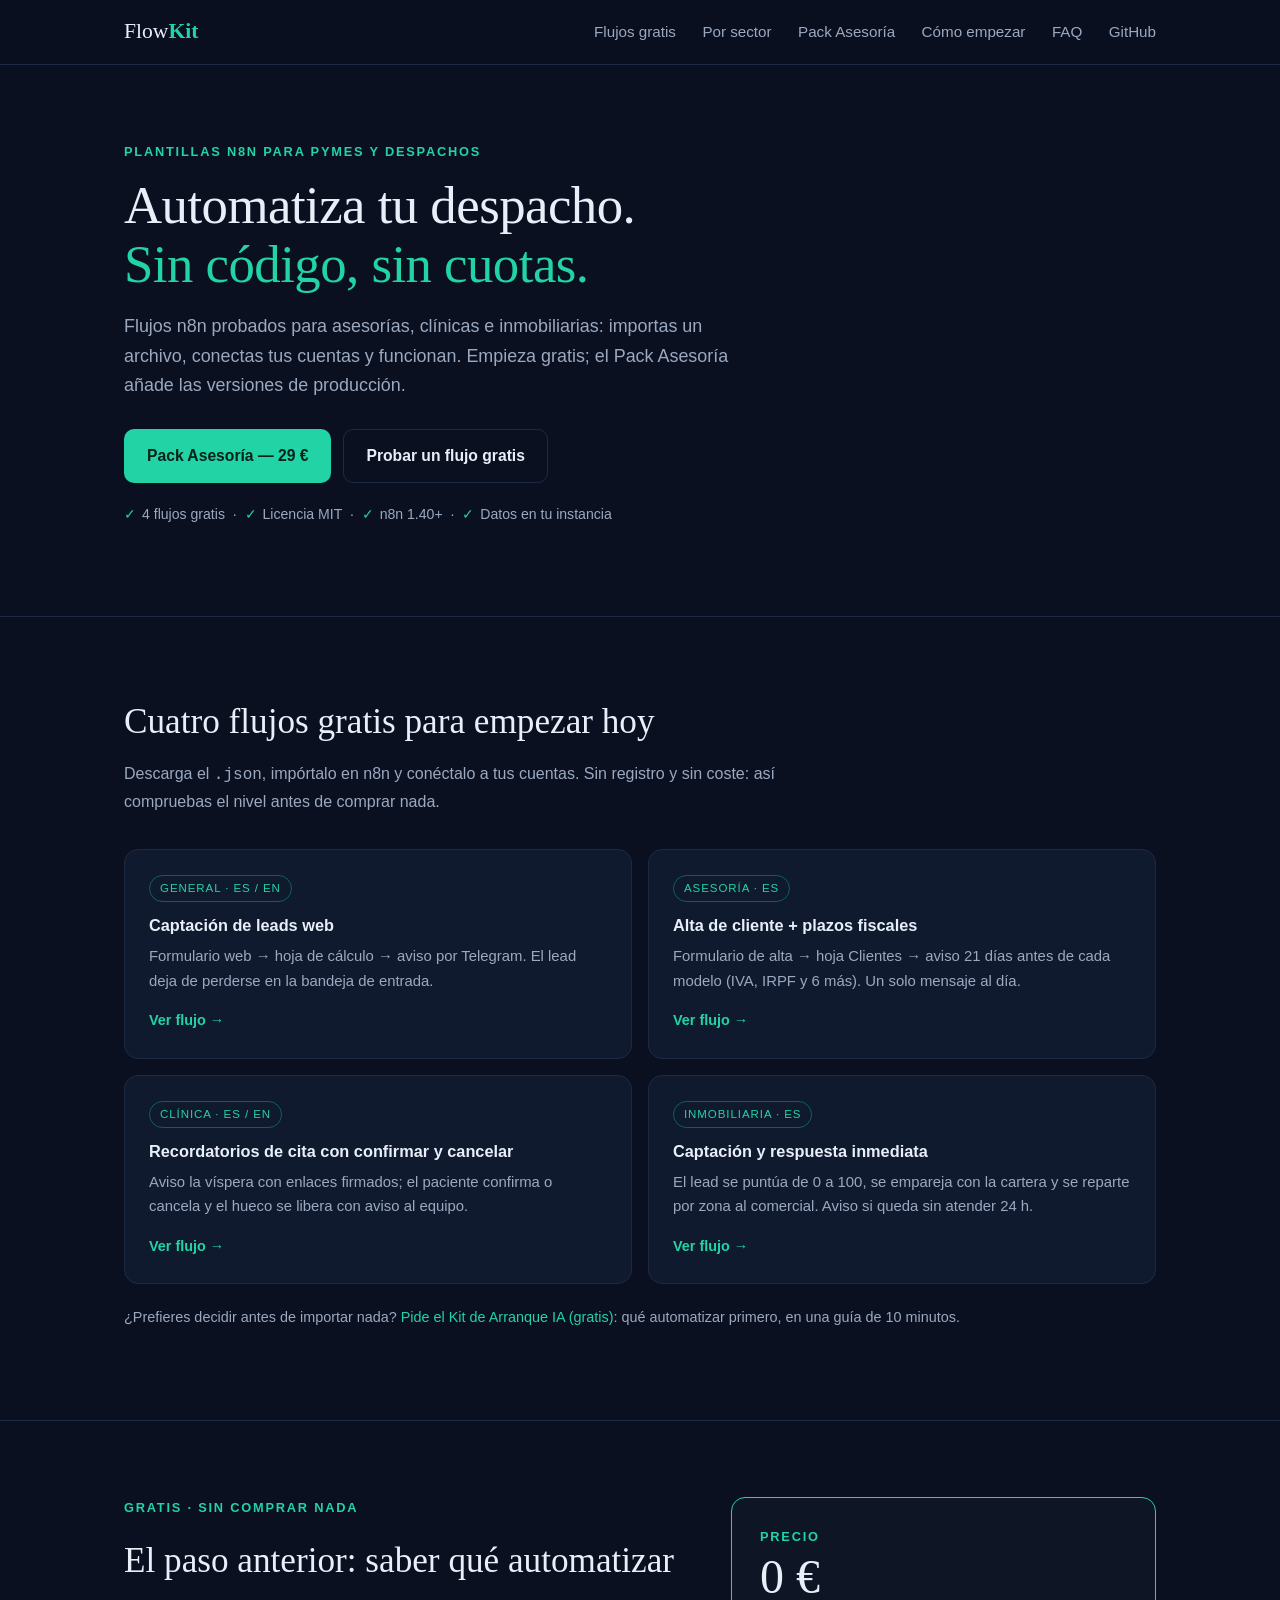
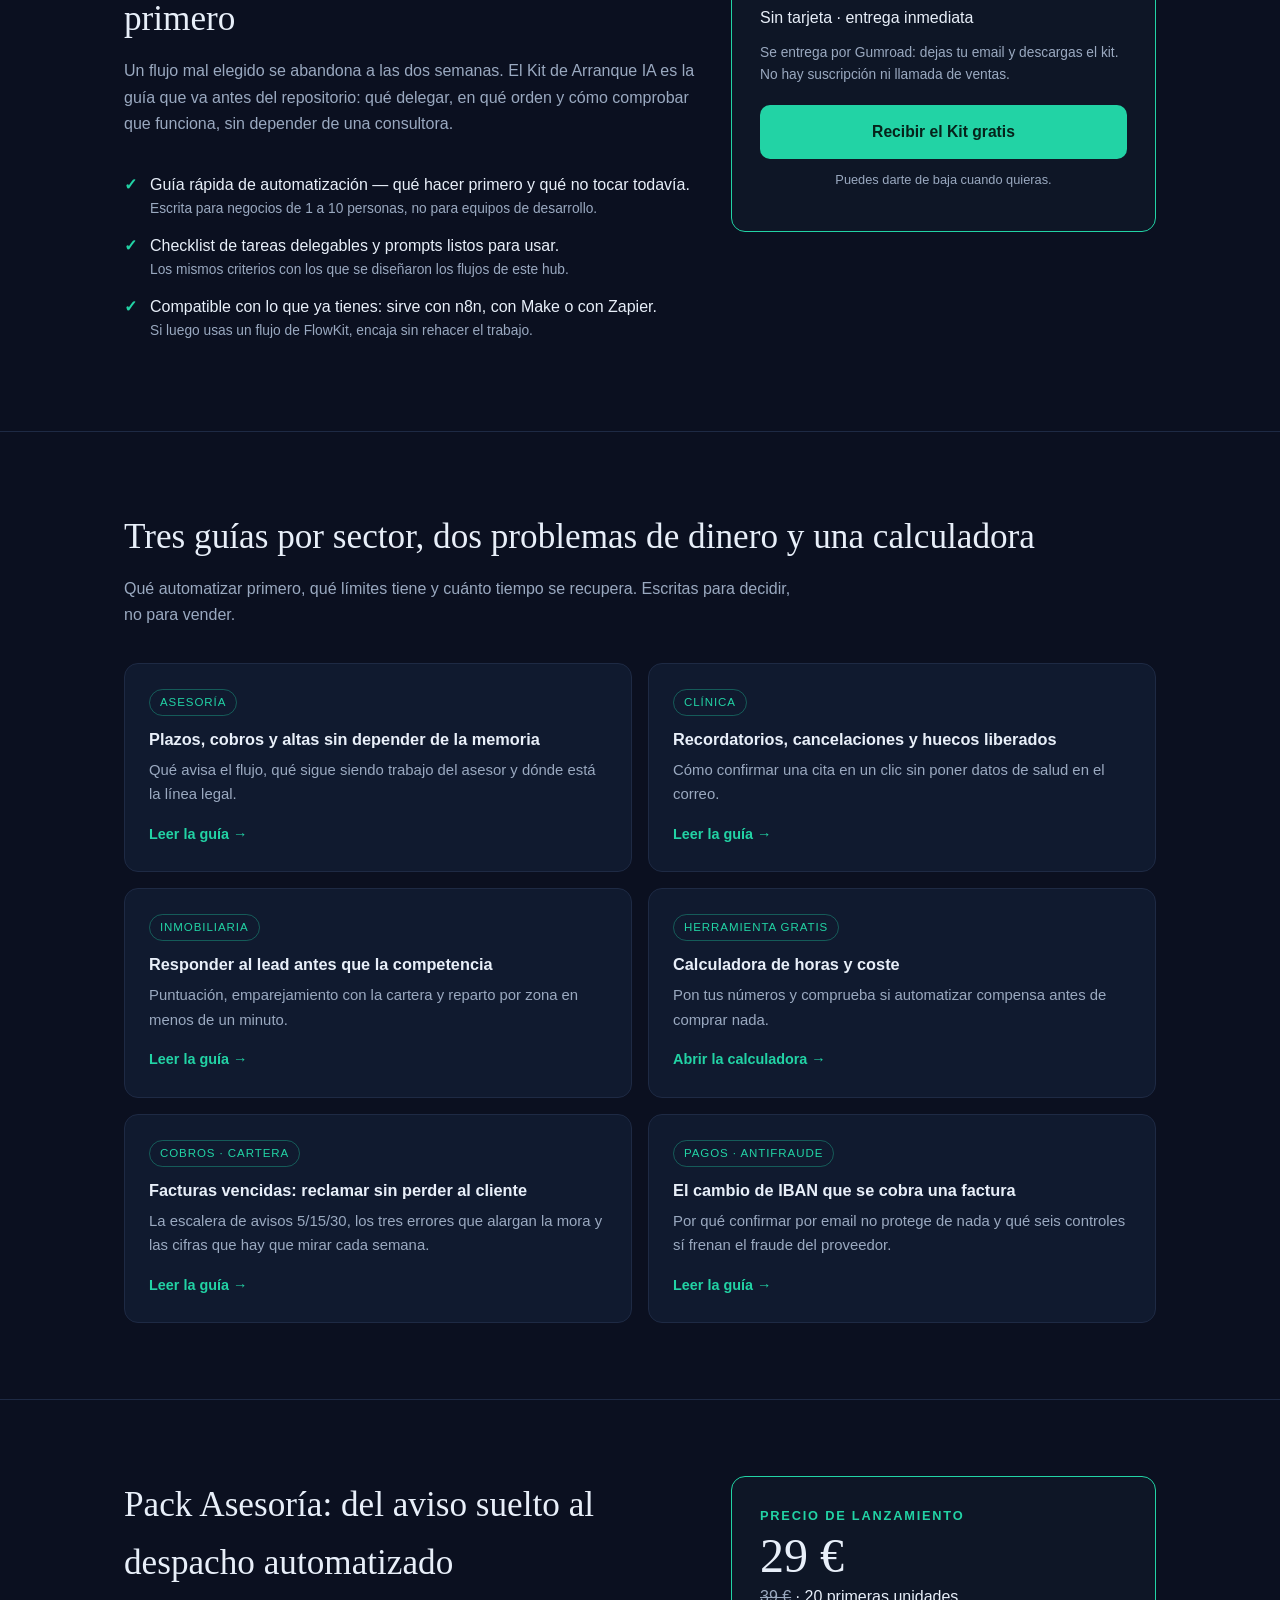
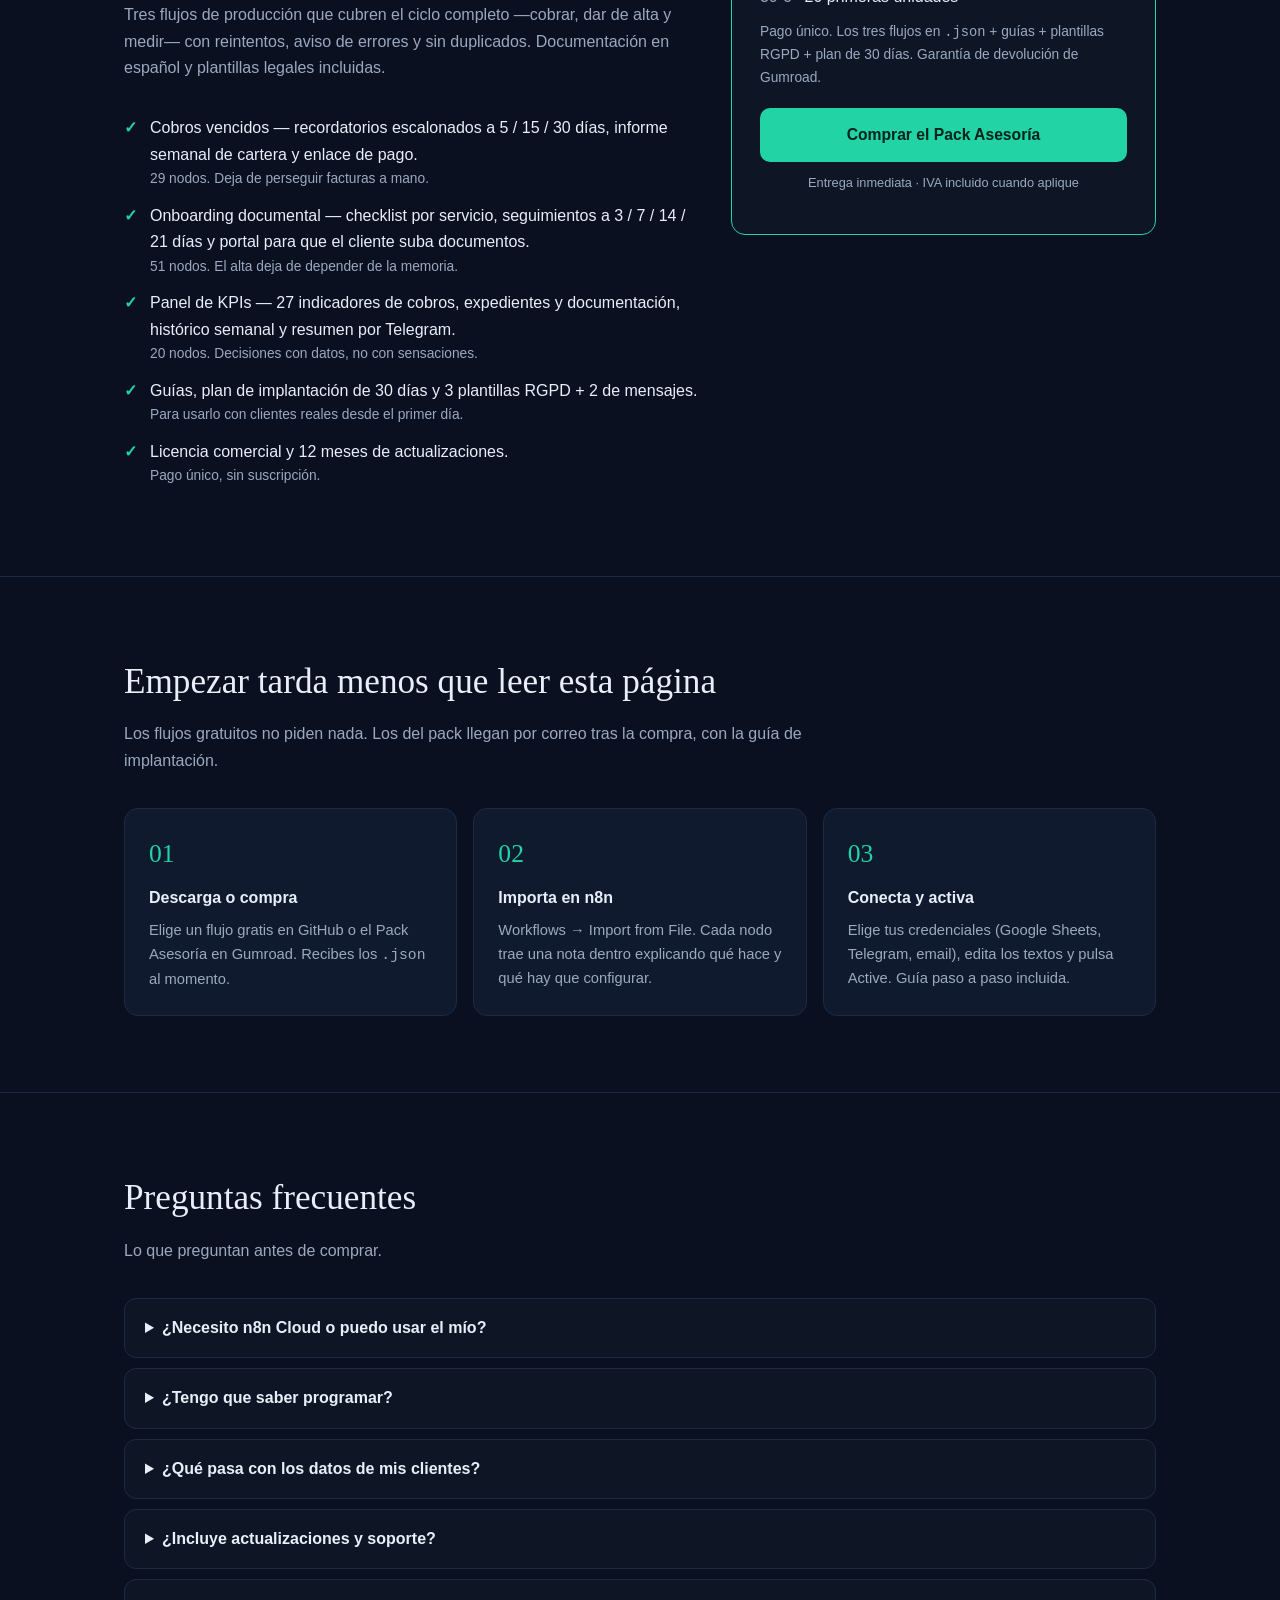
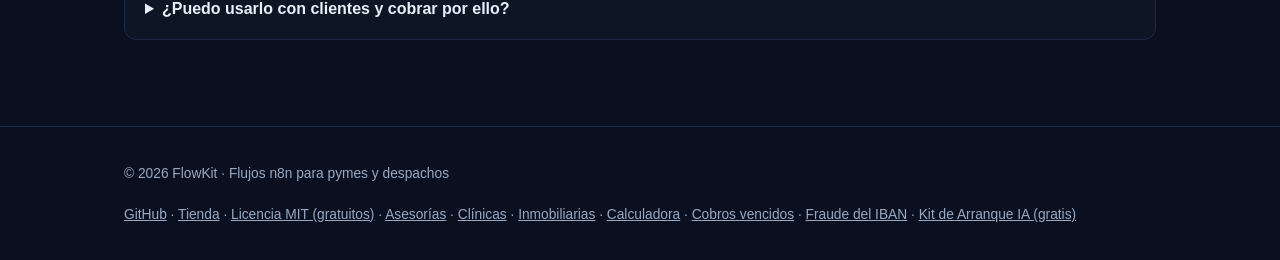
==== commit 896e7d20: "docs: guia de cobros vencidos y enlaces internos" ====
--- a/docs/index.html
+++ b/docs/index.html
@@ -181,7 +181,7 @@
 
 <section id="sectores">
   <div class="wrap">
-    <h2>Tres guías por sector, una calculadora y un fraude que se evita</h2>
+    <h2>Tres guías por sector, dos problemas de dinero y una calculadora</h2>
     <p class="sub">Qué automatizar primero, qué límites tiene y cuánto tiempo se recupera. Escritas para decidir, no para vender.</p>
     <div class="grid">
       <article class="card">
@@ -207,6 +207,12 @@
         <h3>Calculadora de horas y coste</h3>
         <p>Pon tus números y comprueba si automatizar compensa antes de comprar nada.</p>
         <a class="go" href="calculadora/">Abrir la calculadora →</a>
+      </article>
+      <article class="card">
+        <span class="tag">Cobros · Cartera</span>
+        <h3>Facturas vencidas: reclamar sin perder al cliente</h3>
+        <p>La escalera de avisos 5/15/30, los tres errores que alargan la mora y las cifras que hay que mirar cada semana.</p>
+        <a class="go" href="cobros-vencidos/">Leer la guía →</a>
       </article>
       <article class="card">
         <span class="tag">Pagos · Antifraude</span>
@@ -277,6 +283,7 @@
       <a href="clinica/">Clínicas</a> ·
       <a href="inmobiliaria/">Inmobiliarias</a> ·
       <a href="calculadora/">Calculadora</a> ·
+      <a href="cobros-vencidos/">Cobros vencidos</a> ·
       <a href="fraude-proveedores/">Fraude del IBAN</a> ·
       <a href="https://mrnpvn.gumroad.com/l/kit-de-arranque-ia">Kit de Arranque IA (gratis)</a>
     </div>
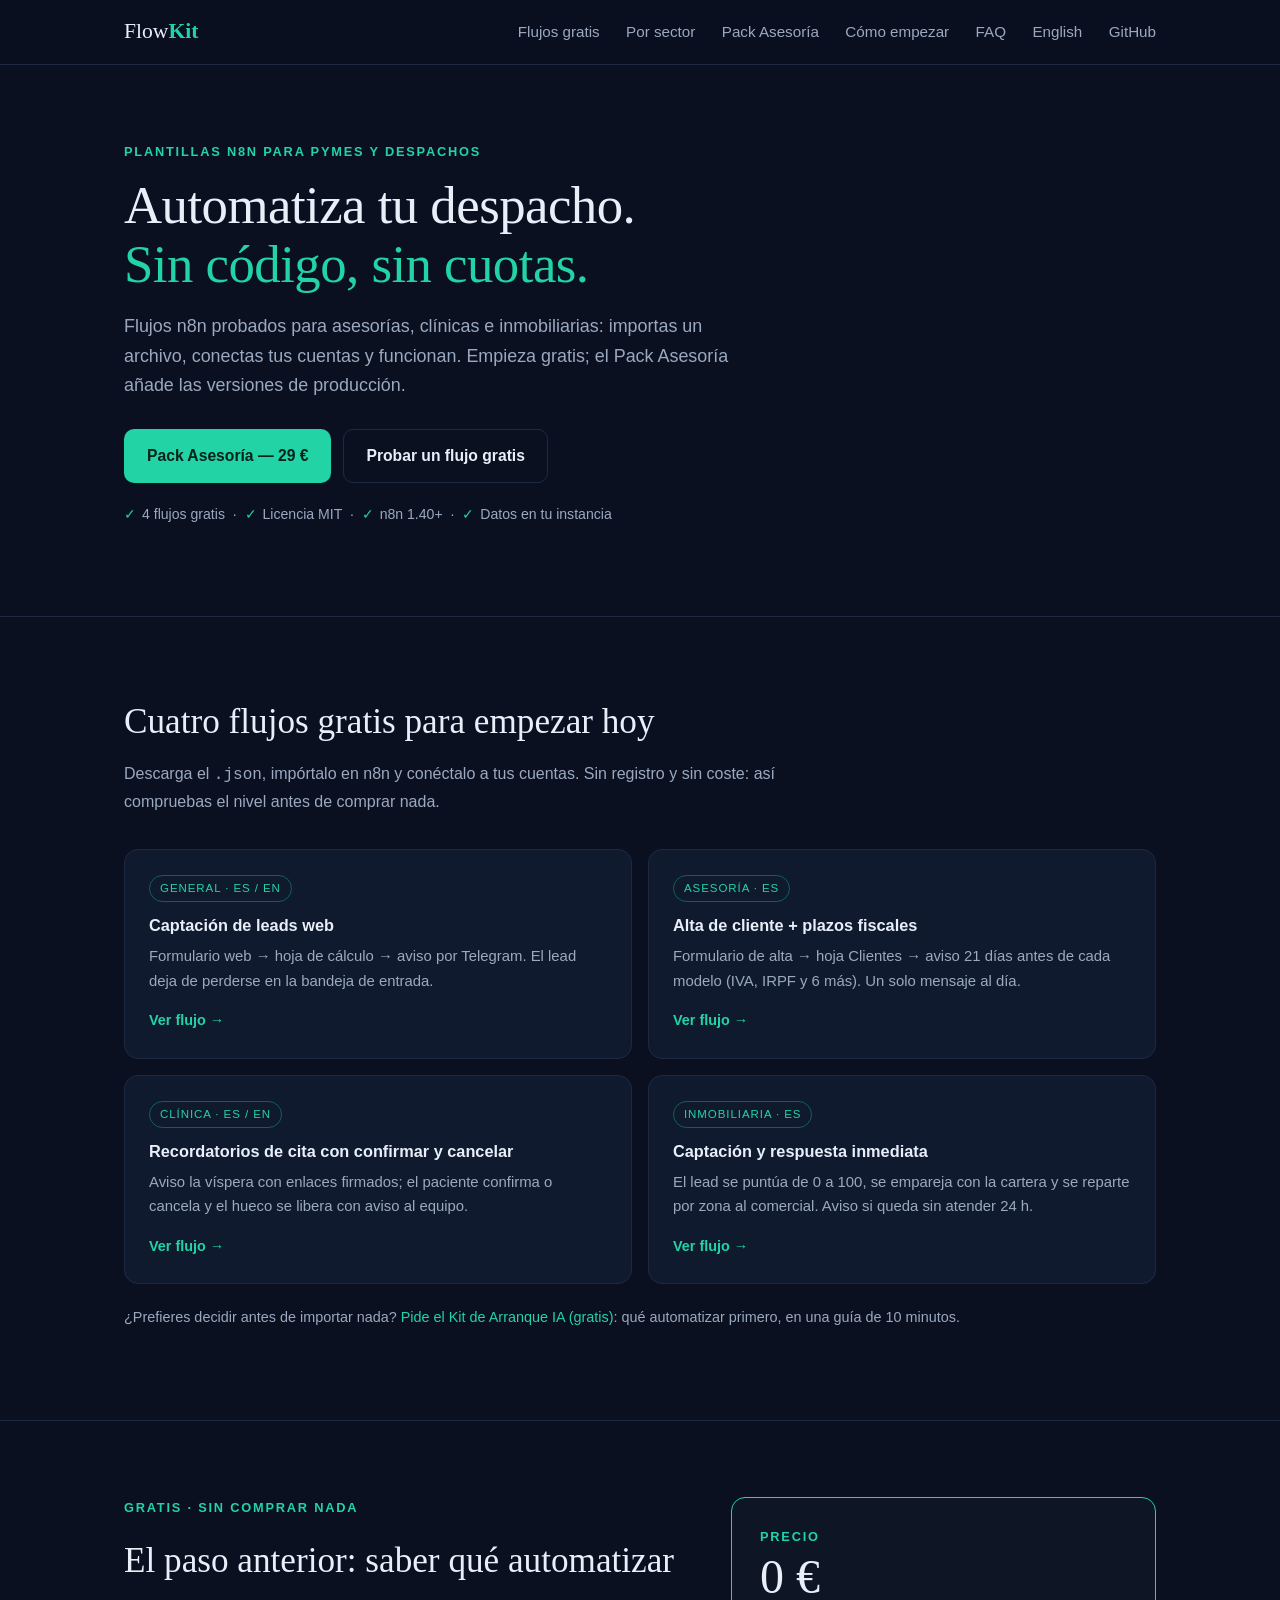
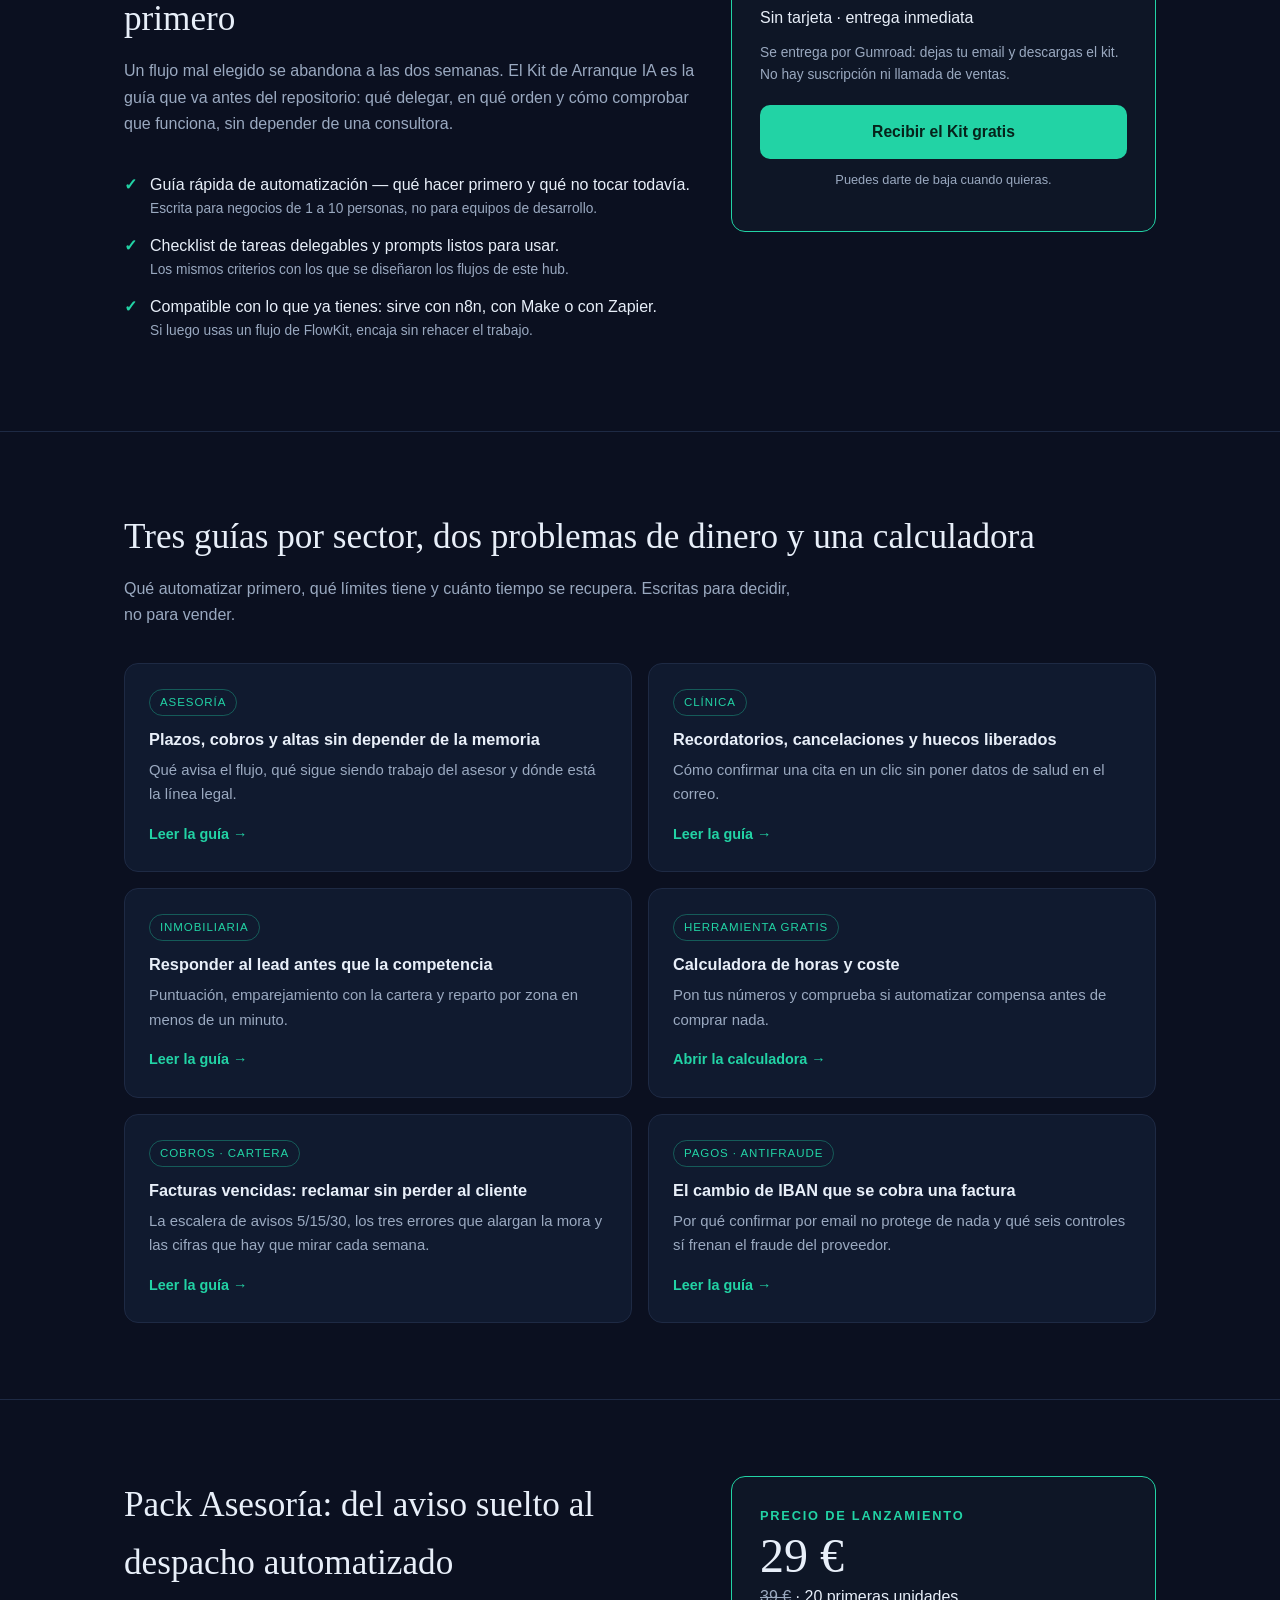
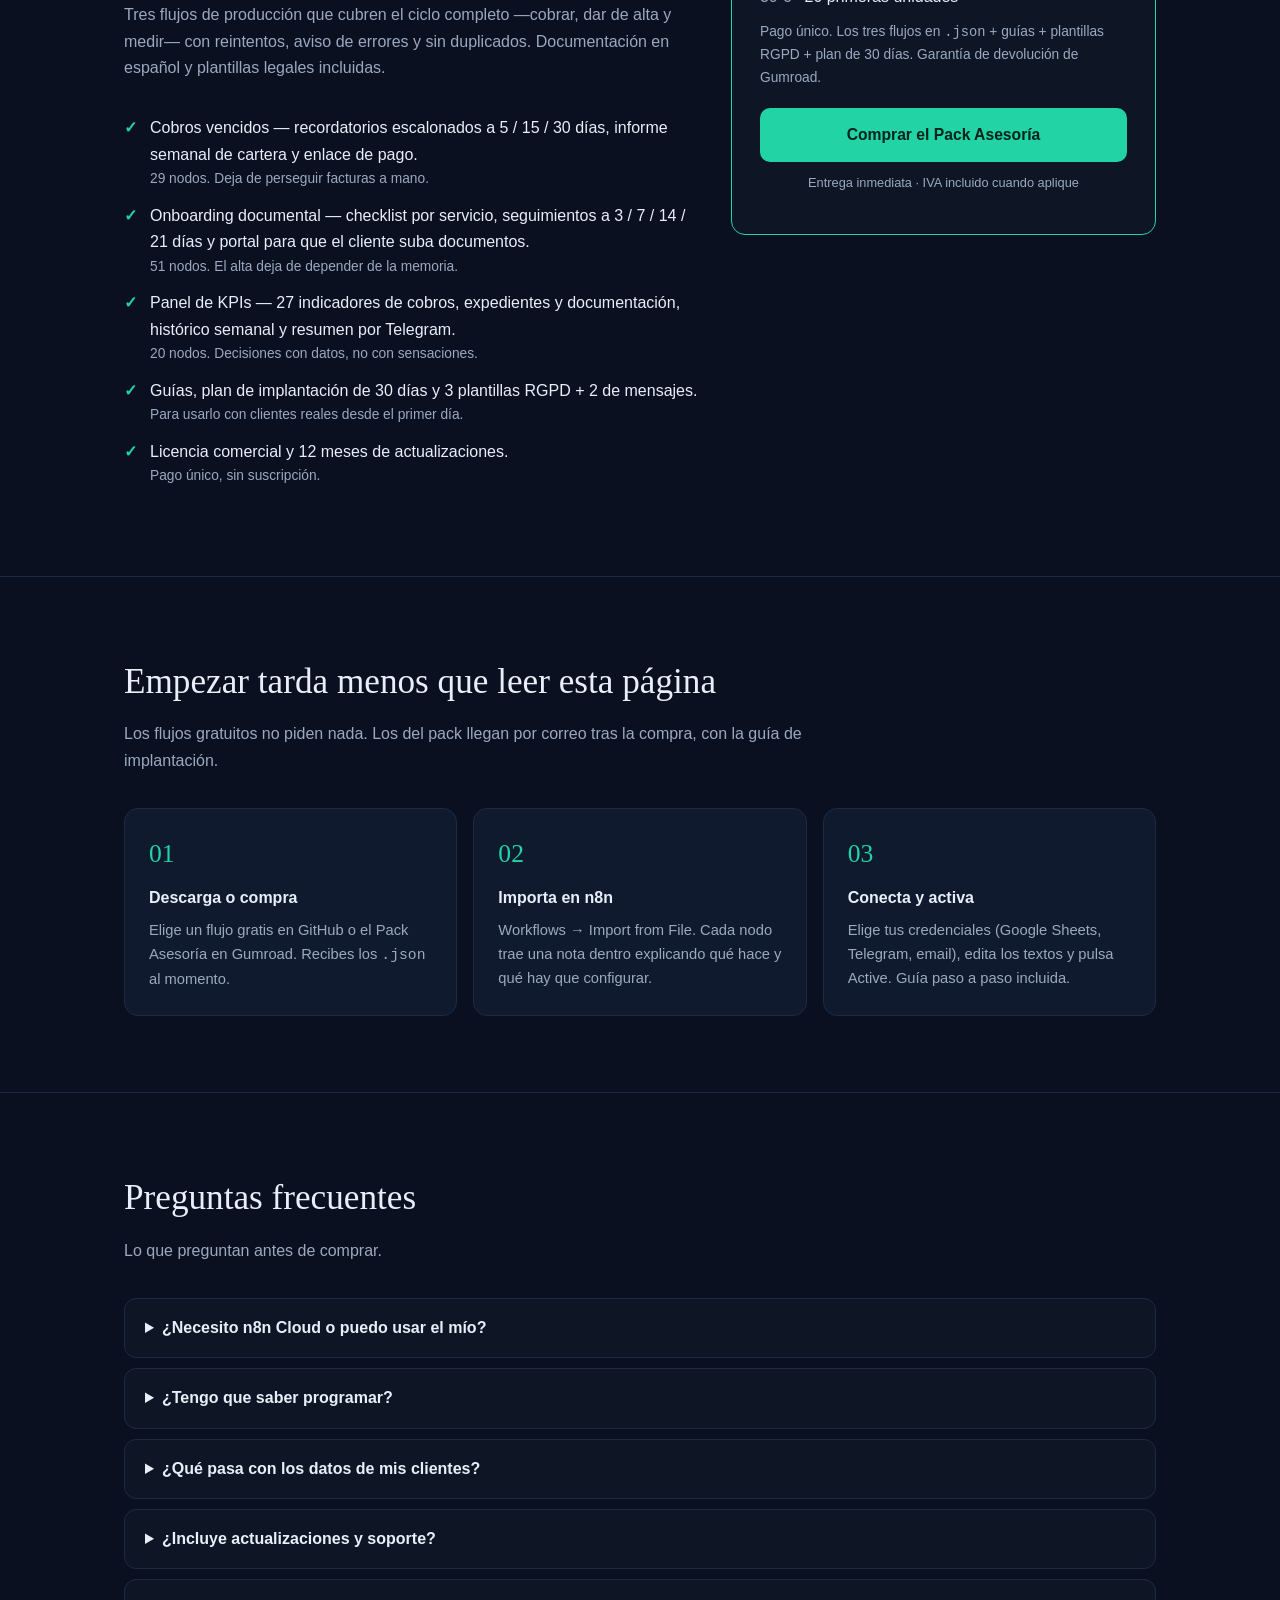
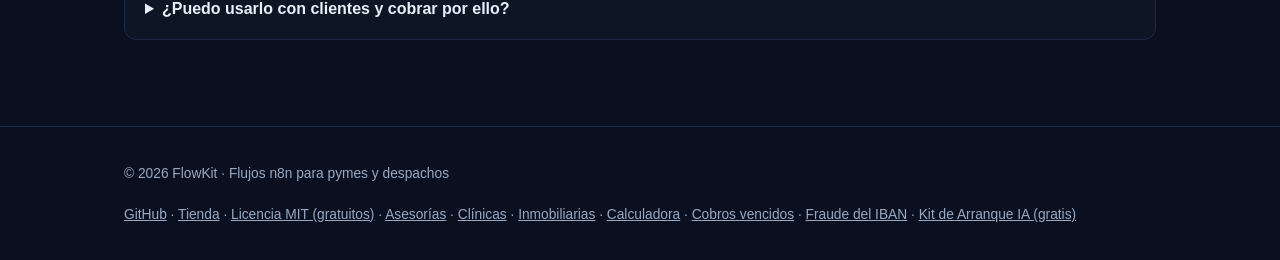
==== commit 9ad4b804: "docs: hub en ingles (/en/) y README bilingue (desbloquea AlternativeTo)" ====
--- a/docs/index.html
+++ b/docs/index.html
@@ -7,6 +7,9 @@
 <title>FlowKit — Automatiza tu asesoría, clínica o inmobiliaria con n8n</title>
 <meta name="description" content="Flujos n8n listos para importar: captación de leads, recordatorios de cita, plazos fiscales y cobros. Empieza gratis; Pack Asesoría 29 €, pago único.">
 <link rel="canonical" href="https://mrnpvn.github.io/flowkit/">
+<link rel="alternate" hreflang="es" href="https://mrnpvn.github.io/flowkit/">
+<link rel="alternate" hreflang="en" href="https://mrnpvn.github.io/flowkit/en/">
+<link rel="alternate" hreflang="x-default" href="https://mrnpvn.github.io/flowkit/">
 <meta property="og:type" content="website">
 <meta property="og:title" content="FlowKit — Automatiza tu despacho con n8n, sin código">
 <meta property="og:description" content="4 flujos n8n gratis + Pack Asesoría: cobros vencidos, onboarding documental y panel de KPIs. 29 € pago único.">
@@ -104,6 +107,7 @@
       <a href="#pack">Pack Asesoría</a>
       <a href="#empezar">Cómo empezar</a>
       <a href="#faq">FAQ</a>
+      <a href="en/" hreflang="en" lang="en">English</a>
       <a href="https://github.com/mrnpvn/flowkit" target="_blank" rel="noopener">GitHub</a>
     </nav>
   </div>
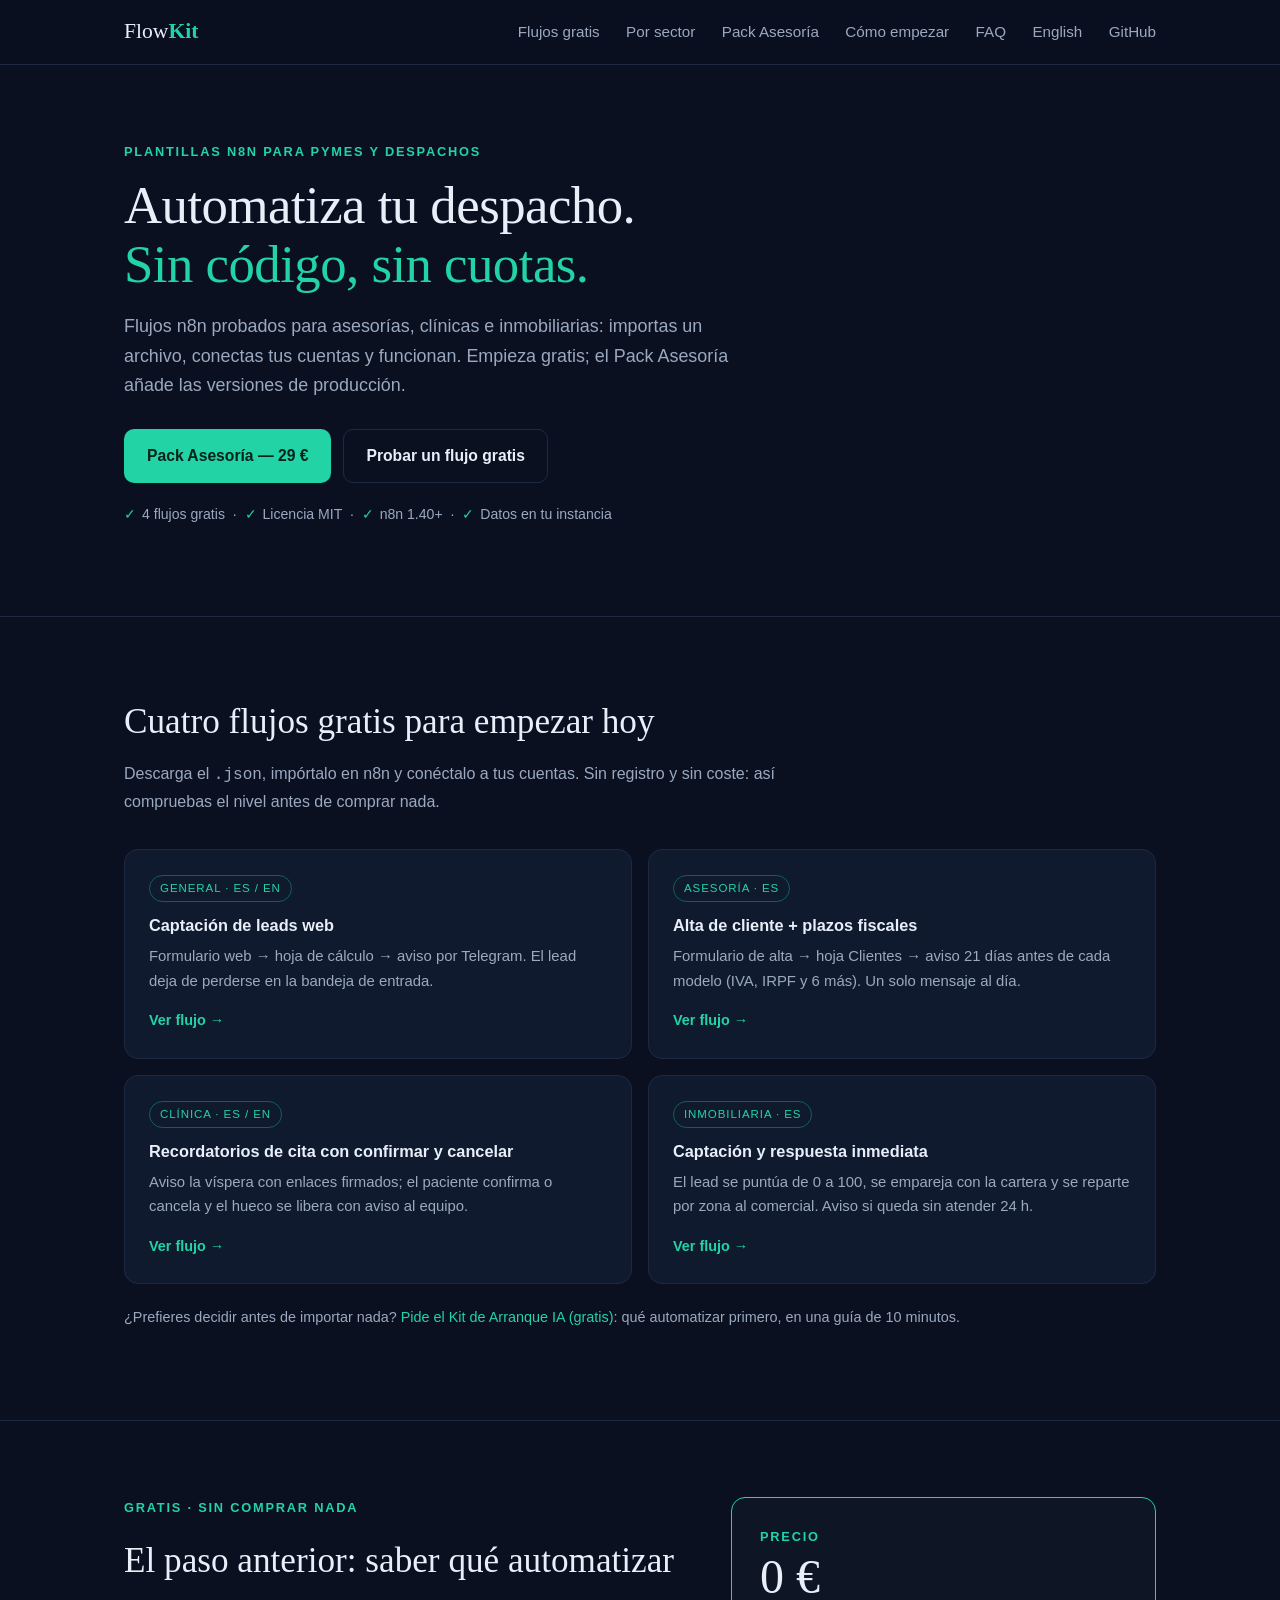
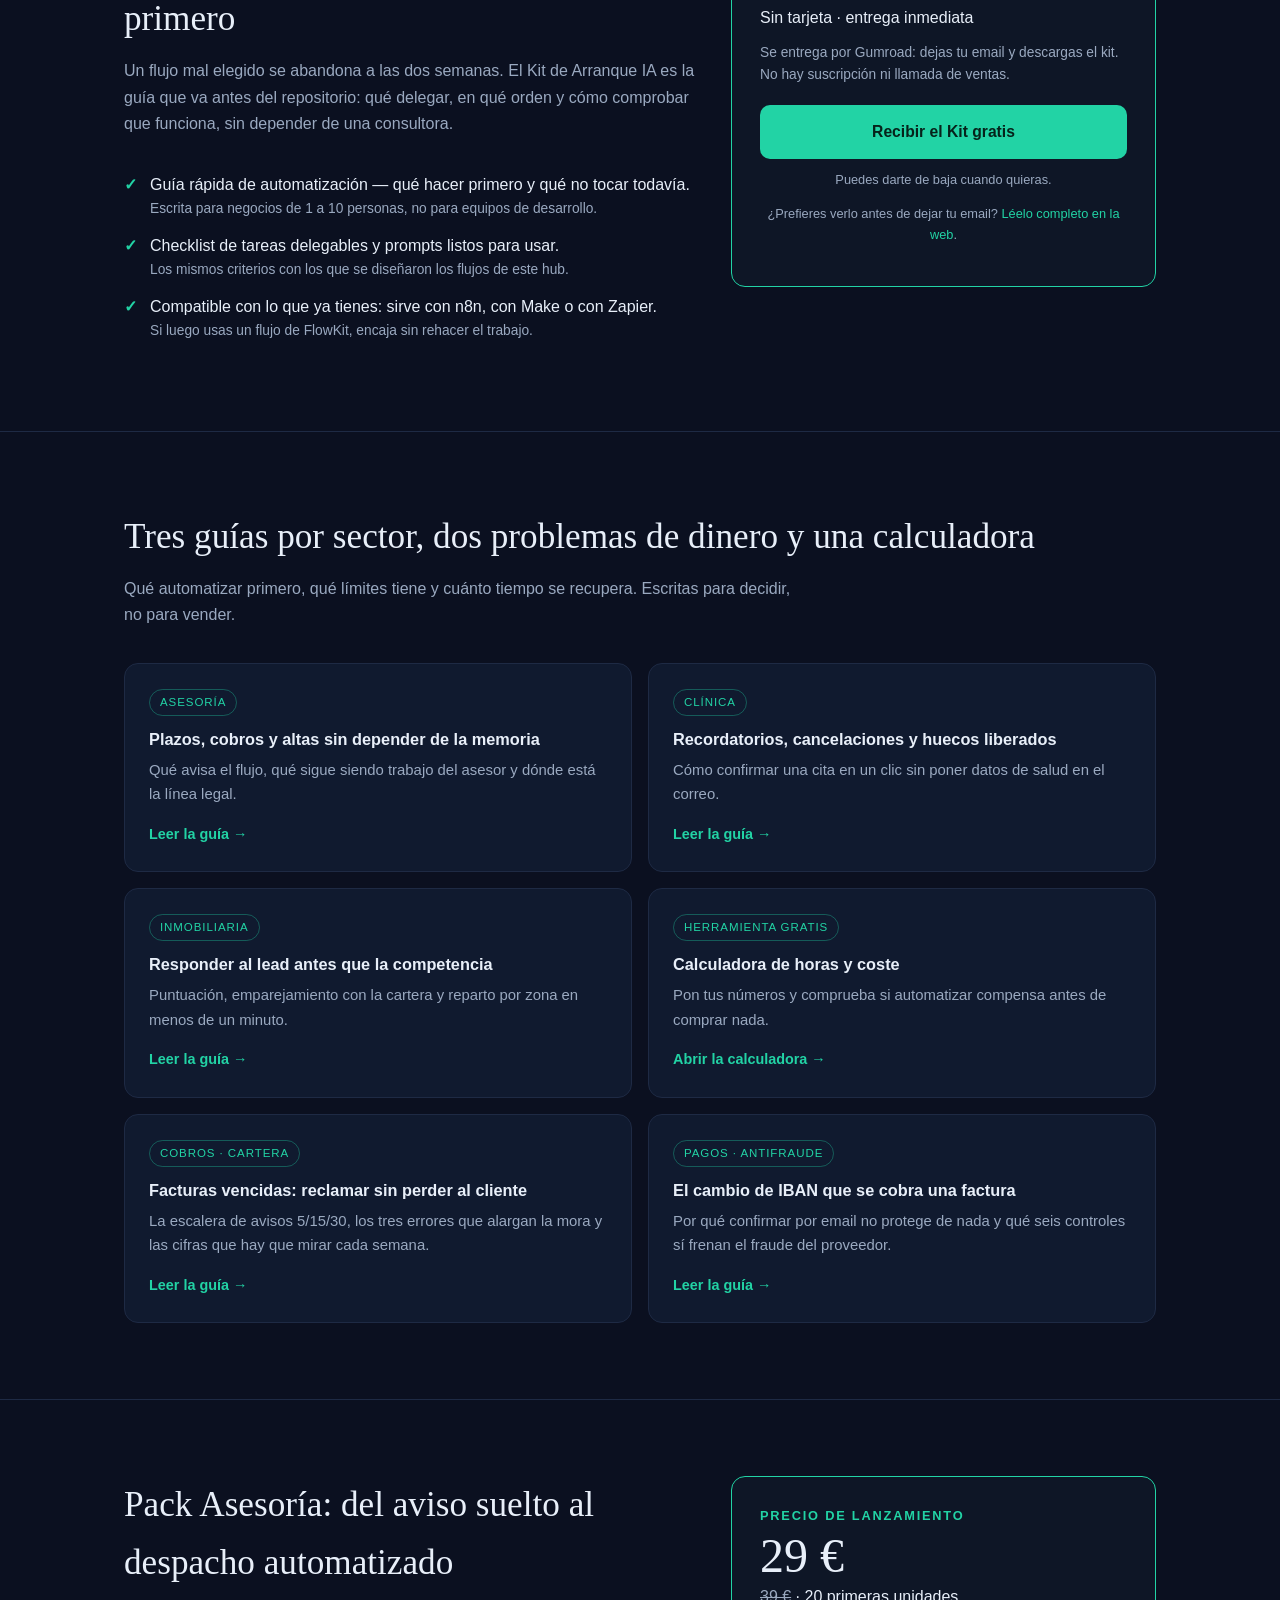
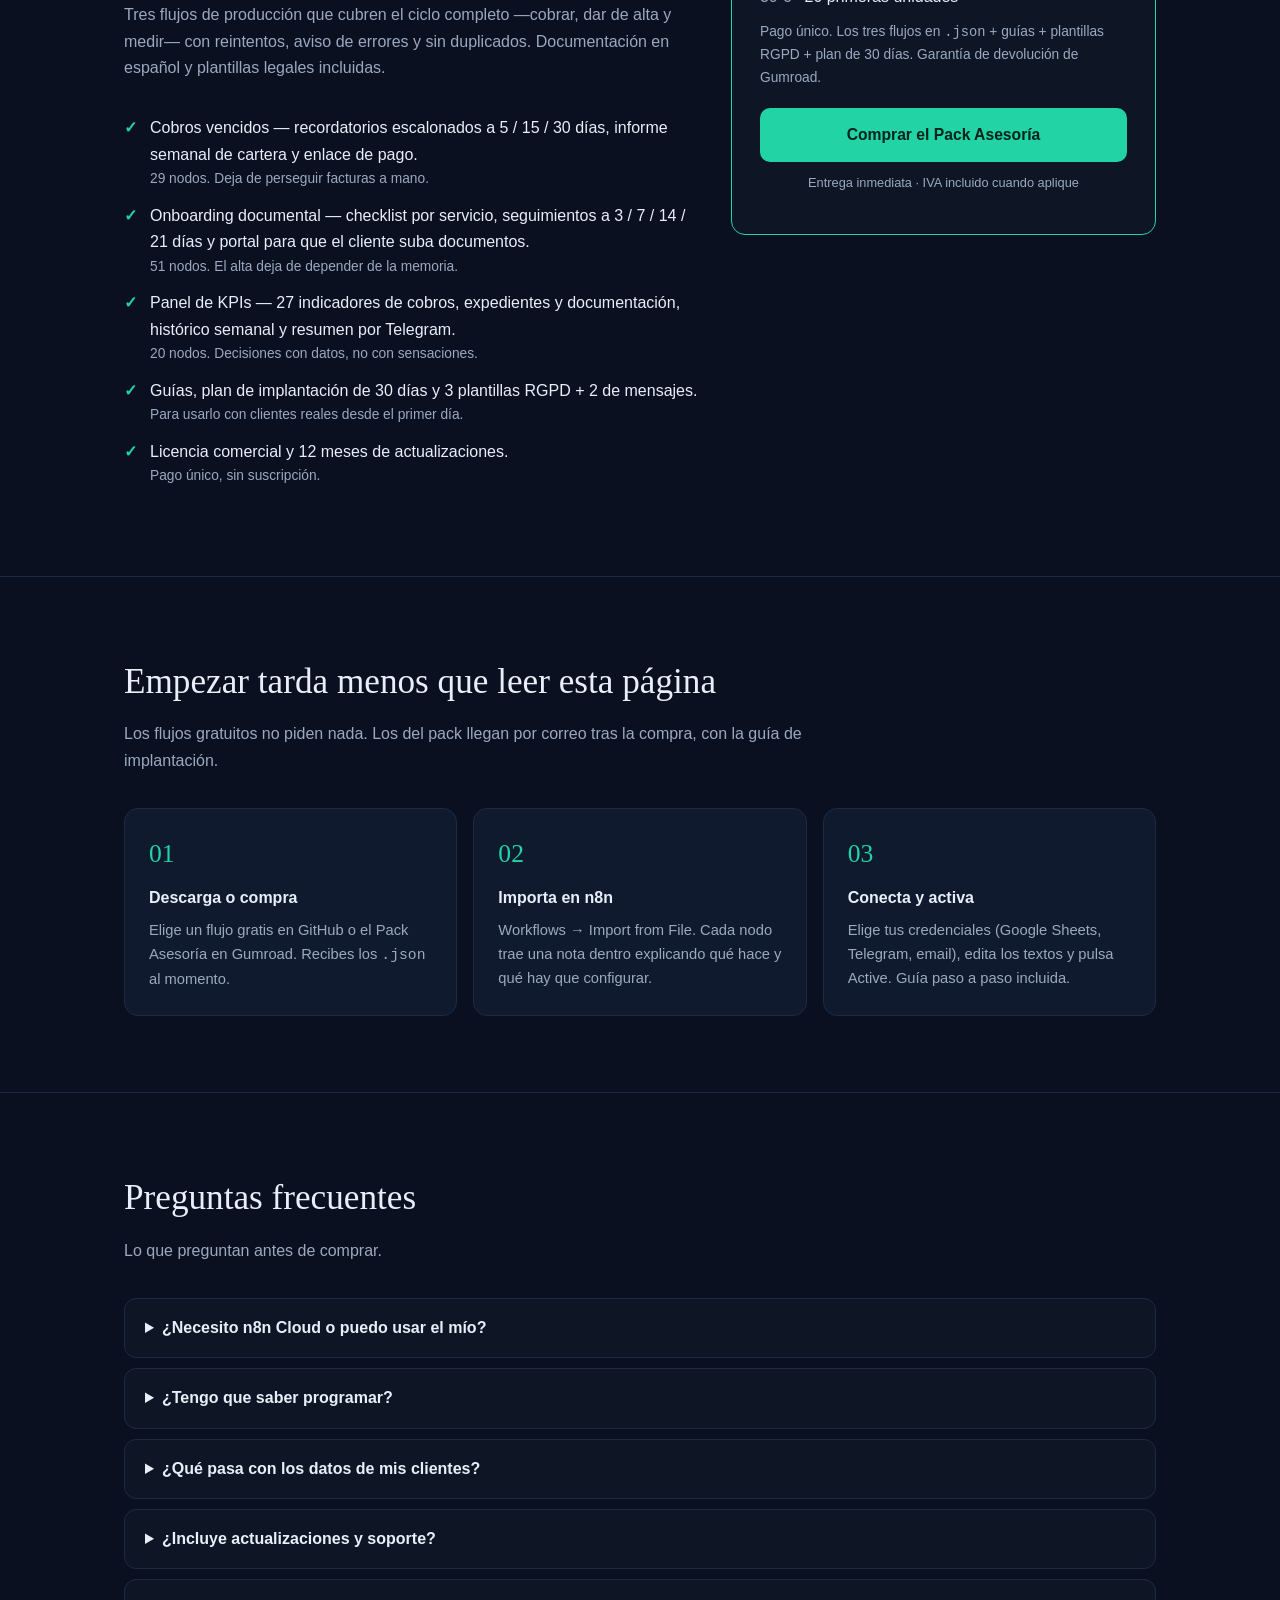
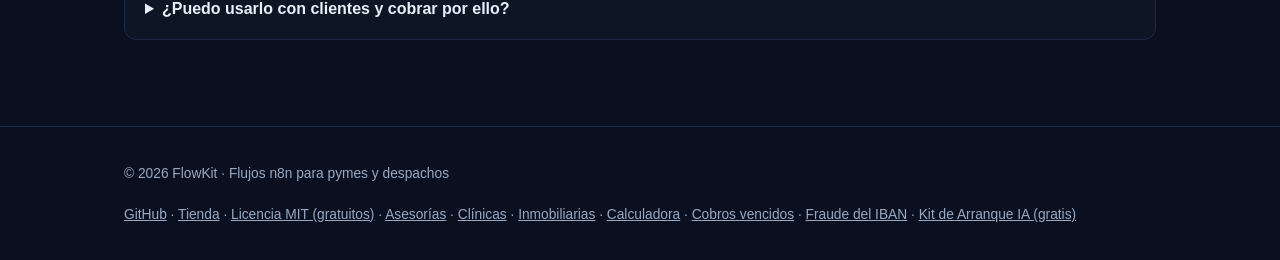
==== commit 7fbbc780: "docs(hub): enlace al kit completo en la web junto al CTA de Gumroad" ====
--- a/docs/index.html
+++ b/docs/index.html
@@ -179,6 +179,7 @@
       <p class="note">Se entrega por Gumroad: dejas tu email y descargas el kit. No hay suscripción ni llamada de ventas.</p>
       <a class="btn primary" href="https://mrnpvn.gumroad.com/l/kit-de-arranque-ia">Recibir el Kit gratis</a>
       <p class="mini">Puedes darte de baja cuando quieras.</p>
+      <p class="mini">¿Prefieres verlo antes de dejar tu email? <a href="kit-arranque/">Léelo completo en la web</a>.</p>
     </aside>
   </div>
 </section>
